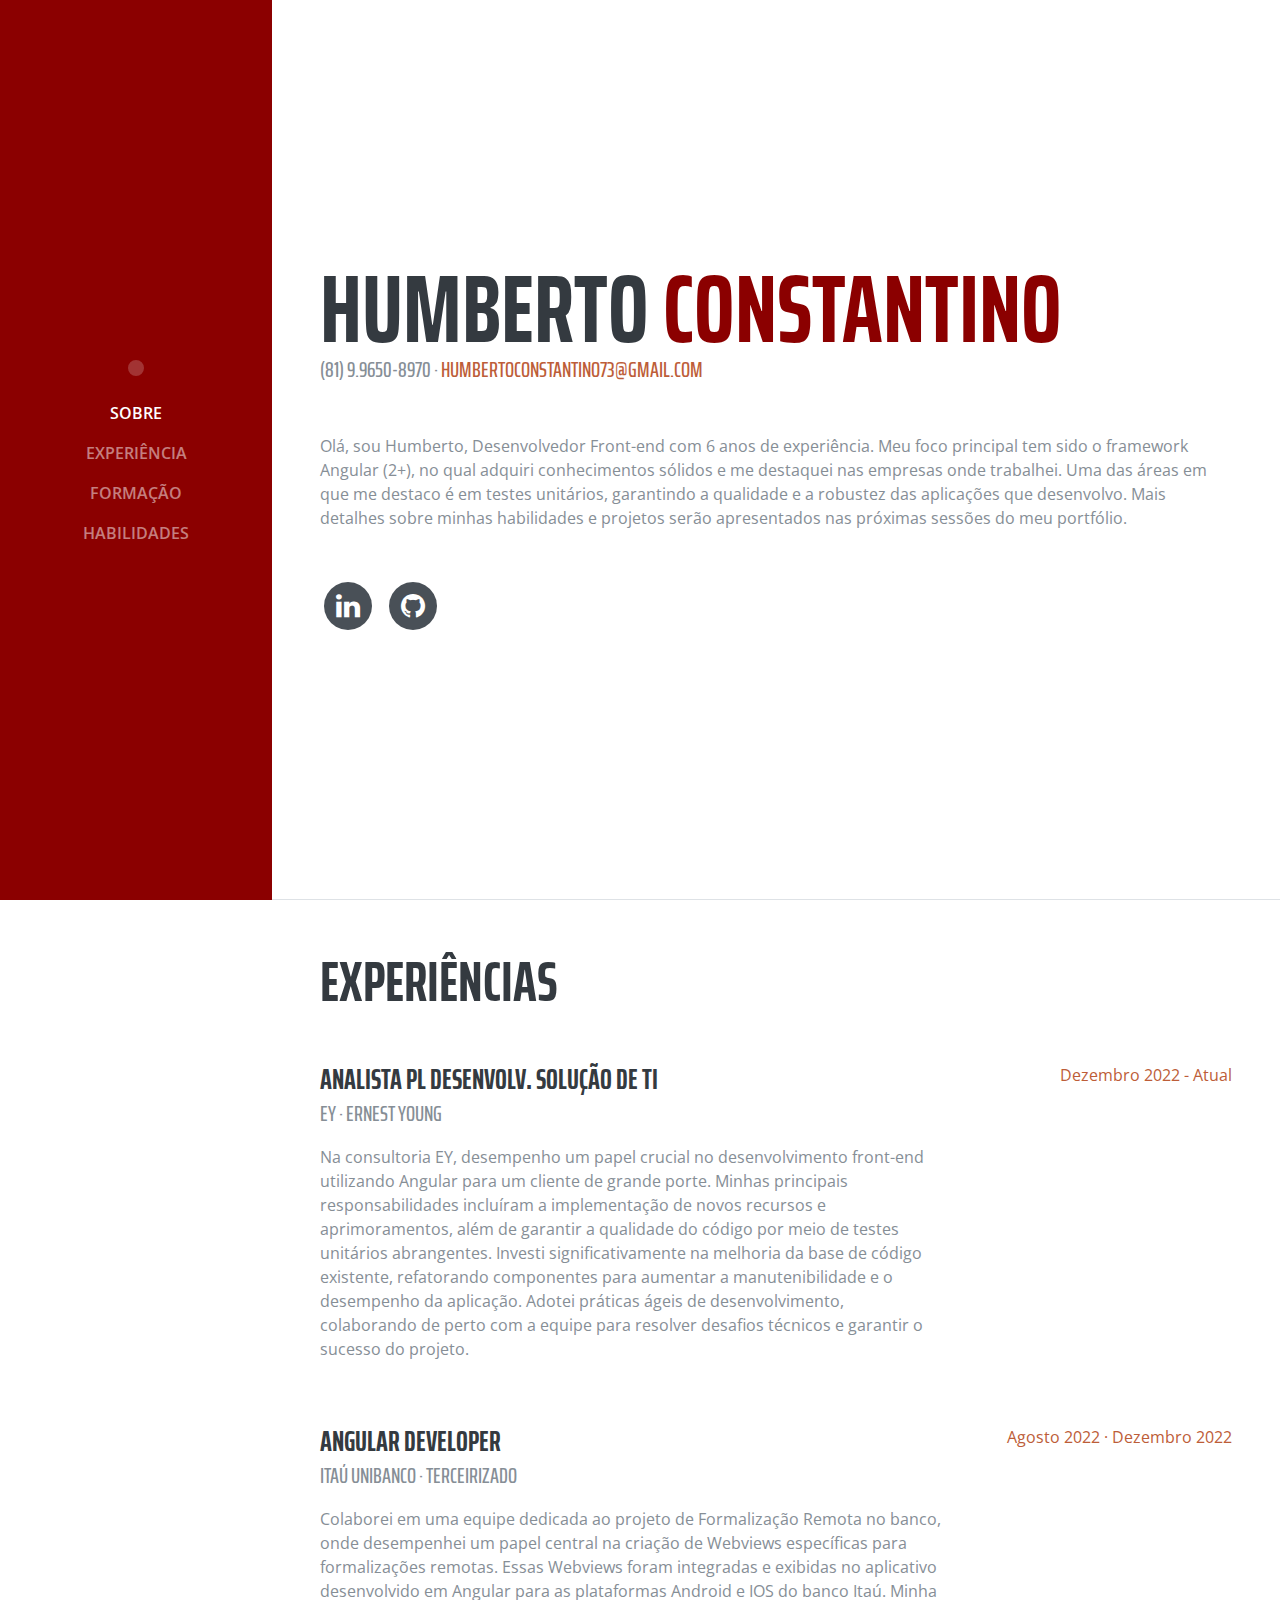
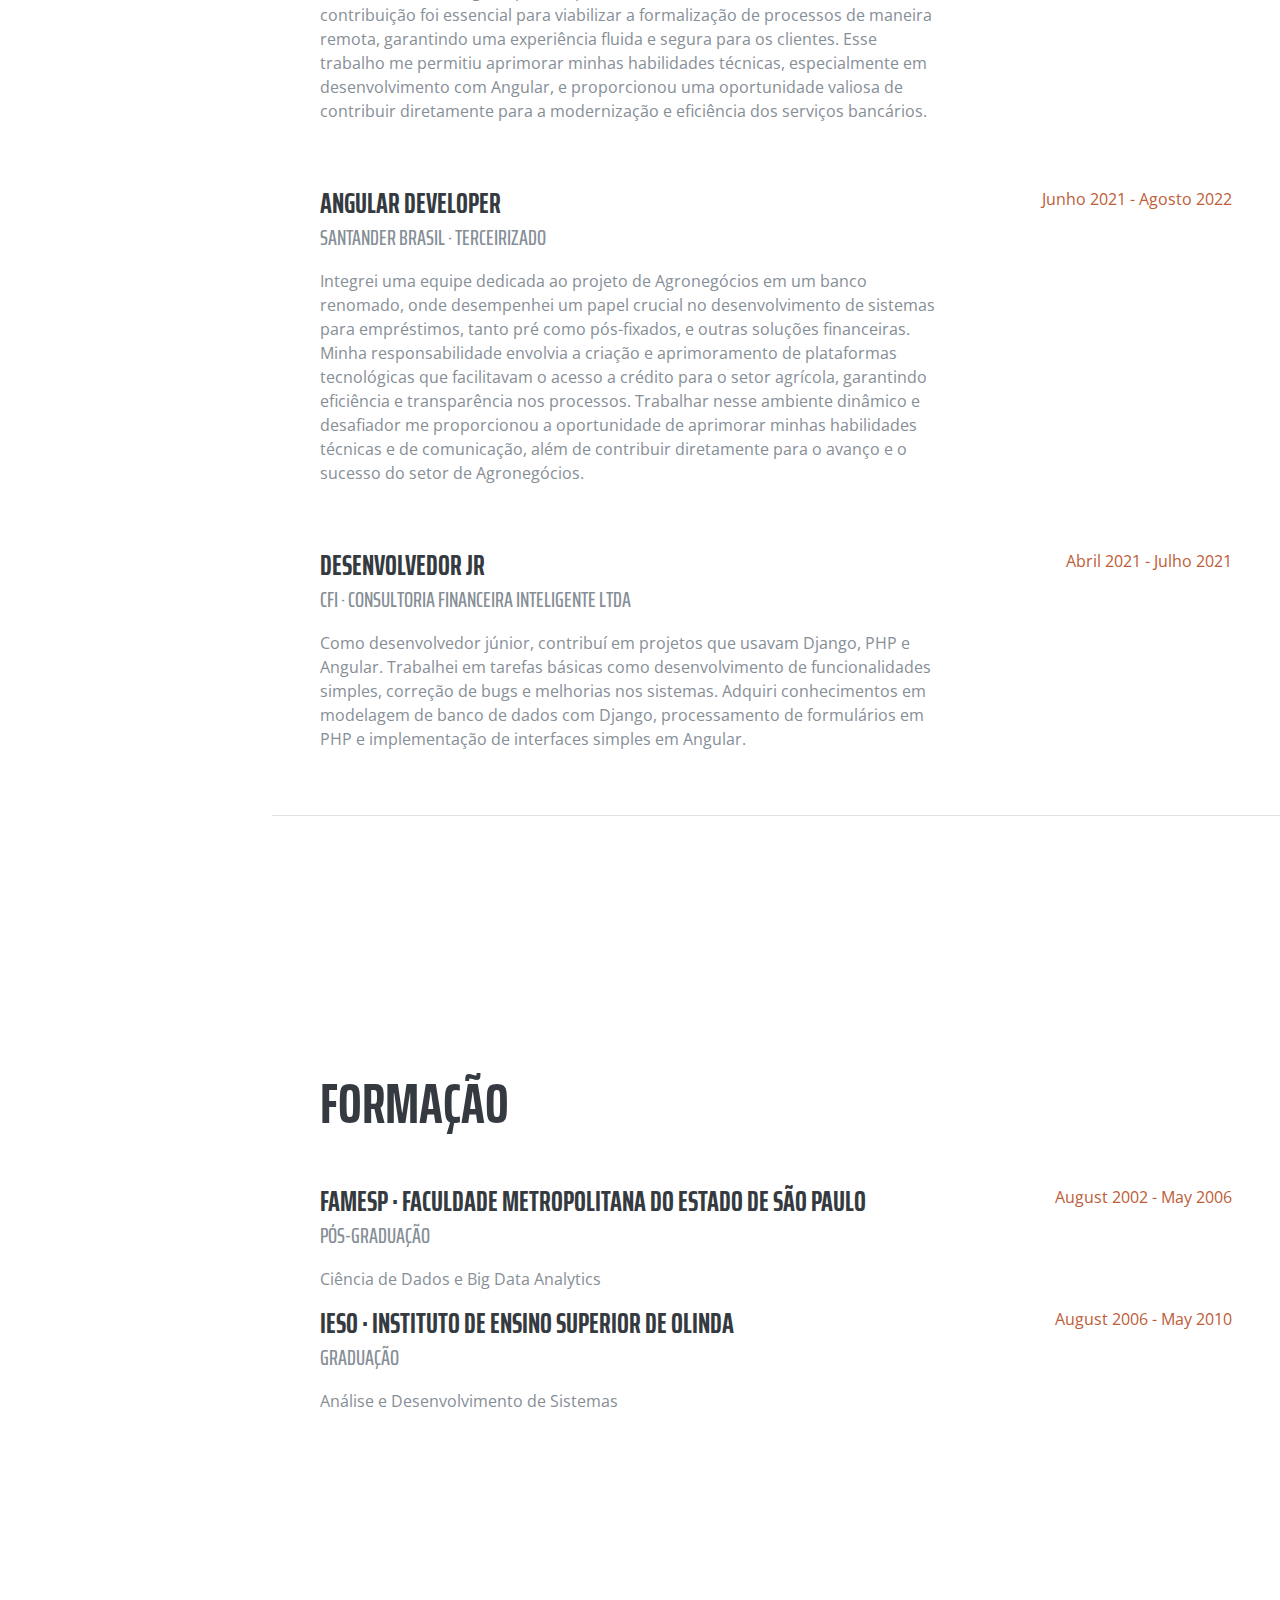
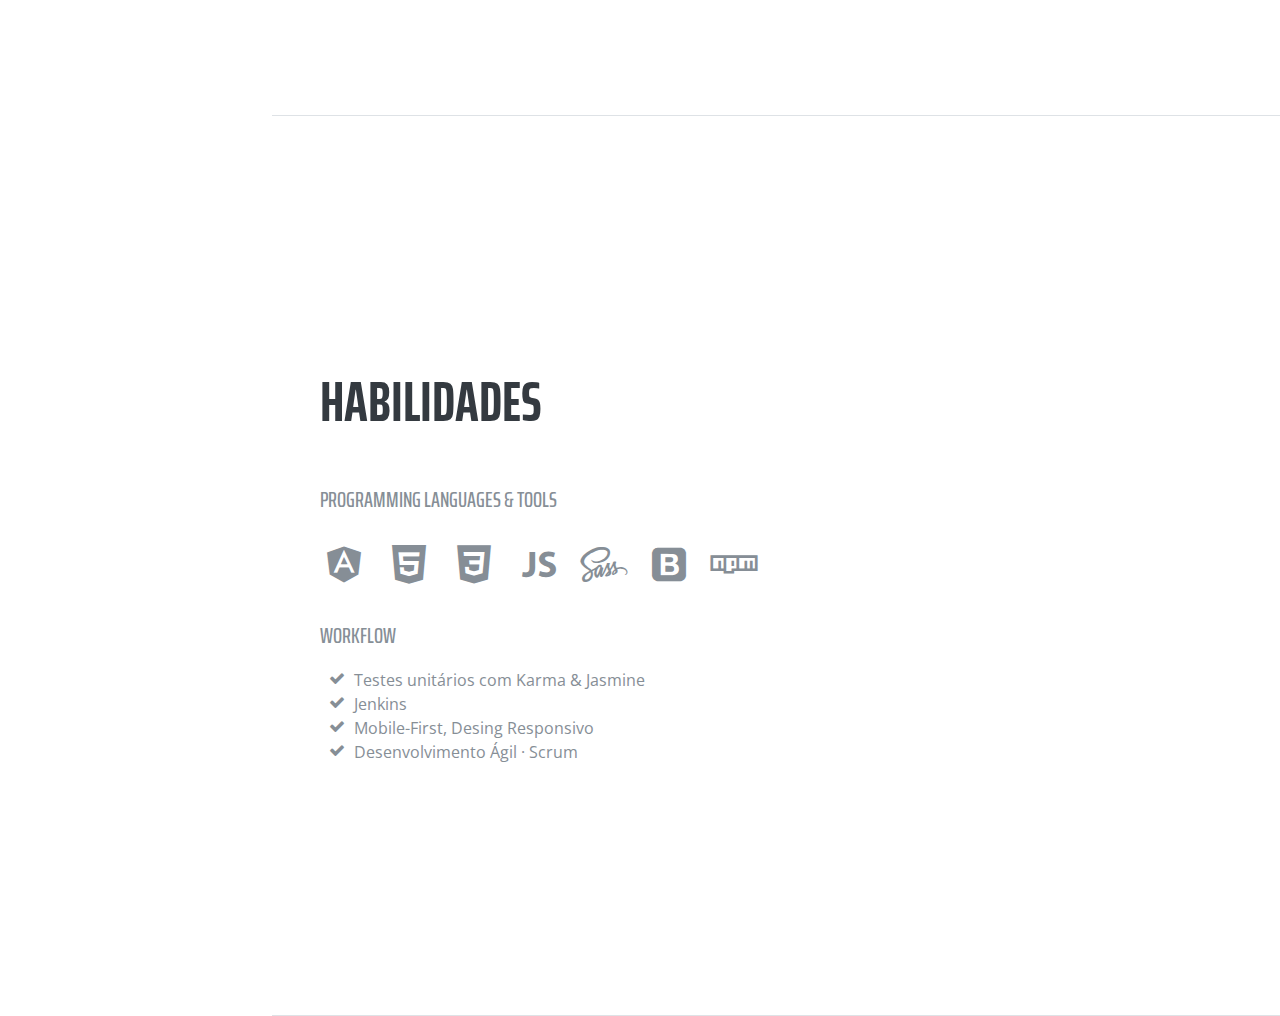
==== index.html @ 702efc92 "att" ====
<!DOCTYPE html>
<html lang="en">

  <head>

    <meta charset="utf-8">
    <meta name="viewport" content="width=device-width, initial-scale=1, shrink-to-fit=no">
    <meta name="description" content="">
    <meta name="author" content="">

    <title>Humberto Constantino</title>

    <!-- Bootstrap core CSS -->
    <link href="vendor/bootstrap/css/bootstrap.min.css" rel="stylesheet">

    <!-- Custom fonts for this template -->
    <link href="https://fonts.googleapis.com/css?family=Saira+Extra+Condensed:100,200,300,400,500,600,700,800,900" rel="stylesheet">
    <link href="https://fonts.googleapis.com/css?family=Open+Sans:300,300i,400,400i,600,600i,700,700i,800,800i" rel="stylesheet">
    <link href="vendor/font-awesome/css/font-awesome.min.css" rel="stylesheet">
    <link href="vendor/devicons/css/devicons.min.css" rel="stylesheet">
    <link href="vendor/simple-line-icons/css/simple-line-icons.css" rel="stylesheet">

    <!-- Custom styles for this template -->
    <link href="css/resume.min.css" rel="stylesheet">

  </head>

  <body id="page-top">

    <nav class="navbar navbar-expand-lg navbar-dark  fixed-top" style="background-color: #8b0000;" id="sideNav">
      <a class="navbar-brand js-scroll-trigger" href="#page-top">
        <span class="d-block d-lg-none">Start Bootstrap</span>
        <span class="d-none d-lg-block">
          <img class="img-fluid img-profile rounded-circle mx-auto mb-2" src="https://i.imgur.com/6DdQ9ng.png" alt="">
        </span>
      </a>
      <button class="navbar-toggler" type="button" data-toggle="collapse" data-target="#navbarSupportedContent" aria-controls="navbarSupportedContent" aria-expanded="false" aria-label="Toggle navigation">
        <span class="navbar-toggler-icon"></span>
      </button>
      <div class="collapse navbar-collapse" id="navbarSupportedContent">
        <ul class="navbar-nav">
          <li class="nav-item">
            <a class="nav-link js-scroll-trigger" href="#about">Sobre</a>
          </li>
          <li class="nav-item">
            <a class="nav-link js-scroll-trigger" href="#experience">Experiência</a>
          </li>
          <li class="nav-item">
            <a class="nav-link js-scroll-trigger" href="#education">Formação</a>
          </li>
          <li class="nav-item">
            <a class="nav-link js-scroll-trigger" href="#skills">Habilidades</a>
          </li>
          <!-- <li class="nav-item">
            <a class="nav-link js-scroll-trigger" href="#interests">Interests</a>
          </li>
          <li class="nav-item">
            <a class="nav-link js-scroll-trigger" href="#awards">Awards</a> -->
          </li>
        </ul>
      </div>
    </nav>

    <div class="container-fluid p-0">

      <section class="resume-section p-3 p-lg-5 d-flex d-column" id="about">
        <div class="my-auto">
          <h1 class="mb-0">Humberto
            <span class="" style="color: #8b0000;">Constantino</span>
          </h1>
          <div class="subheading mb-5"> (81) 9.9650-8970 ·
            <a href="mailto:name@email.com">humbertoconstantino73@gmail.com</a>
          </div>
          <p class="mb-5">Olá, sou Humberto, Desenvolvedor Front-end com 6 anos de experiência. Meu foco principal tem sido o framework Angular (2+), no qual adquiri conhecimentos sólidos e me destaquei nas empresas onde trabalhei. Uma das áreas em que me destaco é em testes unitários, garantindo a qualidade e a robustez das aplicações que desenvolvo. Mais detalhes sobre minhas habilidades e projetos serão apresentados nas próximas sessões do meu portfólio.</p>
          <ul class="list-inline list-social-icons mb-0">
            <!-- <li class="list-inline-item">
              <a href="#">
                <span class="fa-stack fa-lg">
                  <i class="fa fa-circle fa-stack-2x"></i>
                  <i class="fa fa-facebook fa-stack-1x fa-inverse"></i>
                </span>
              </a>
            </li> -->
            <!-- <li class="list-inline-item">
              <a href="#">
                <span class="fa-stack fa-lg">
                  <i class="fa fa-circle fa-stack-2x"></i>
                  <i class="fa fa-twitter fa-stack-1x fa-inverse"></i>
                </span>
              </a> -->
            </li>
            <li class="list-inline-item">
              <a href="https://www.linkedin.com/in/humberto-constantino-8b6243184/" target="_blank">
                <span class="fa-stack fa-lg">
                  <i class="fa fa-circle fa-stack-2x"></i>
                  <i class="fa fa-linkedin fa-stack-1x fa-inverse"></i>
                </span>
              </a>
            </li>
            <li class="list-inline-item">
              <a href="https://github.com/humbertoconstantinong" target="_blank">
                <span class="fa-stack fa-lg">
                  <i class="fa fa-circle fa-stack-2x"></i>
                  <i class="fa fa-github fa-stack-1x fa-inverse"></i>
                </span>
              </a>
            </li>
          </ul>
        </div>
      </section>

      <section class="resume-section p-3 p-lg-5 d-flex flex-column" id="experience">
        <div class="my-auto">
          <h2 class="mb-5">Experiências</h2>

          <div class="resume-item d-flex flex-column flex-md-row mb-5">
            <div class="resume-content mr-auto">
              <h3 class="mb-0">
                Analista Pl Desenvolv. Solução de TI</h3>
              <div class="subheading mb-3">EY · Ernest Young</div>
              <p>Na consultoria EY, desempenho um papel crucial no desenvolvimento front-end utilizando Angular para um cliente de grande porte. Minhas principais responsabilidades incluíram a implementação de novos recursos e aprimoramentos, além de garantir a qualidade do código por meio de testes unitários abrangentes.

                Investi significativamente na melhoria da base de código existente, refatorando componentes para aumentar a manutenibilidade e o desempenho da aplicação. Adotei práticas ágeis de desenvolvimento, colaborando de perto com a equipe para resolver desafios técnicos e garantir o sucesso do projeto.</p>
            </div>
            <div class="resume-date text-md-right">
              <span class="text-primary">Dezembro 2022 - Atual</span>
            </div>
          </div>

          <div class="resume-item d-flex flex-column flex-md-row mb-5">
            <div class="resume-content mr-auto">
              <h3 class="mb-0">Angular Developer</h3>
              <div class="subheading mb-3">Itaú Unibanco · Terceirizado</div>
              <p>Colaborei em uma equipe dedicada ao projeto de Formalização Remota no banco, onde desempenhei um papel central na criação de Webviews específicas para formalizações remotas. Essas Webviews foram integradas e exibidas no aplicativo desenvolvido em Angular para as plataformas Android e IOS do banco Itaú. Minha contribuição foi essencial para viabilizar a formalização de processos de maneira remota, garantindo uma experiência fluida e segura para os clientes. Esse trabalho me permitiu aprimorar minhas habilidades técnicas, especialmente em desenvolvimento com Angular, e proporcionou uma oportunidade valiosa de contribuir diretamente para a modernização e eficiência dos serviços bancários.</p>
            </div>
            <div class="resume-date text-md-right">
              <span class="text-primary">Agosto 2022 · Dezembro 2022</span>
            </div>
          </div>

          <div class="resume-item d-flex flex-column flex-md-row mb-5">
            <div class="resume-content mr-auto">
              <h3 class="mb-0">Angular Developer</h3>
              <div class="subheading mb-3">Santander Brasil · Terceirizado</div>
              <p>Integrei uma equipe dedicada ao projeto de Agronegócios em um banco renomado, onde desempenhei um papel crucial no desenvolvimento de sistemas para empréstimos, tanto pré como pós-fixados, e outras soluções financeiras. Minha responsabilidade envolvia a criação e aprimoramento de plataformas tecnológicas que facilitavam o acesso a crédito para o setor agrícola, garantindo eficiência e transparência nos processos. Trabalhar nesse ambiente dinâmico e desafiador me proporcionou a oportunidade de aprimorar minhas habilidades técnicas e de comunicação, além de contribuir diretamente para o avanço e o sucesso do setor de Agronegócios.</p>
            </div>
            <div class="resume-date text-md-right">
              <span class="text-primary">Junho 2021 - Agosto 2022</span>
            </div>
          </div>

          <div class="resume-item d-flex flex-column flex-md-row">
            <div class="resume-content mr-auto">
              <h3 class="mb-0">Desenvolvedor Jr</h3>
              <div class="subheading mb-3">CFI · Consultoria Financeira Inteligente LTDA</div>
              <p>Como desenvolvedor júnior, contribuí em projetos que usavam Django, PHP e Angular. Trabalhei em tarefas básicas como desenvolvimento de funcionalidades simples, correção de bugs e melhorias nos sistemas. Adquiri conhecimentos em modelagem de banco de dados com Django, processamento de formulários em PHP e implementação de interfaces simples em Angular.</p>
            </div>
            <div class="resume-date text-md-right">
              <span class="text-primary">Abril 2021 - Julho 2021</span>
            </div>
          </div>

        </div>

      </section>

      <section class="resume-section p-3 p-lg-5 d-flex flex-column" id="education">
        <div class="my-auto">
          <h2 class="mb-5">Formação</h2>

         

          <div class="resume-item d-flex flex-column flex-md-row">
            <div class="resume-content mr-auto">
              <h3 class="mb-0">FAMESP · Faculdade Metropolitana do Estado de São Paulo</h3>
              <div class="subheading mb-3">PÓS-GRADUAÇÃO</div>
              <p>Ciência de Dados e Big Data Analytics</p>
            </div>
            <div class="resume-date text-md-right">
              <span class="text-primary">August 2002 - May 2006</span>
            </div>
          </div>

          <div class="resume-item d-flex flex-column flex-md-row mb-5">
            <div class="resume-content mr-auto">
              <h3 class="mb-0">IESO · Instituto de Ensino Superior de Olinda</h3>
              <div class="subheading mb-3">Graduação</div>
              <div>Análise e Desenvolvimento de Sistemas</div>
            </div>
            <div class="resume-date text-md-right">
              <span class="text-primary">August 2006 - May 2010</span>
            </div>
          </div>

        </div>
      </section>

      <section class="resume-section p-3 p-lg-5 d-flex flex-column" id="skills">
        <div class="my-auto">
          <h2 class="mb-5">Habilidades</h2>

          <div class="subheading mb-3">Programming Languages &amp; Tools</div>
          <ul class="list-inline list-icons">
            <li class="list-inline-item">
              <i class="devicons devicons-angular"></i>
            </li>
            <li class="list-inline-item">
              <i class="devicons devicons-html5"></i>
            </li>
            <li class="list-inline-item">
              <i class="devicons devicons-css3"></i>
            </li>
            <!-- <li class="list-inline-item">
              <i class="devicons devicons-typescript"></i>
            </li> -->
            <li class="list-inline-item">
              <i class="devicons devicons-javascript"></i>
            </li>
            <li class="list-inline-item">
              <i class="devicons devicons-sass"></i>
            </li>
            <!-- <li class="list-inline-item">
              <i class="devicons devicons-tailwindcss"></i>
            </li> -->
            <li class="list-inline-item">
              <i class="devicons devicons-bootstrap"></i>
            </li>
            <li class="list-inline-item">
              <i class="devicons devicons-npm"></i>
            </li>
            <li class="list-inline-item">
              <i class="devicons devicons-angularmaterial"></i>
            </li>
          </ul>

          <div class="subheading mb-3">Workflow</div>
          <ul class="fa-ul mb-0">
            <li>
              <li>
                <i class="fa-li fa fa-check"></i>
               Testes unitários com Karma &amp; Jasmine
              </li><li>
               <i class="fa-li fa fa-check"></i>
               Jenkins</li>
               <li>
              </li><li>
               <i class="fa-li fa fa-check"></i>
               Mobile-First, Desing Responsivo</li>
               <li>
                 <i class="fa-li fa fa-check"></i>
                 Desenvolvimento Ágil · Scrum</li>
          </ul>
        </div>
      </section>

      <!-- <section class="resume-section p-3 p-lg-5 d-flex flex-column" id="interests">
        <div class="my-auto">
          <h2 class="mb-5">Interests</h2>
          <p>Apart from being a web developer, I enjoy most of my time being outdoors. In the winter, I am an avid skiier and novice ice climber. During the warmer months here in Colorado, I enjoy mountain biking, free climbing, and kayaking.</p>
          <p class="mb-0">When forced indoors, I follow a number of sci-fi and fantasy genre movies and television shows, I am an aspiring chef, and I spend a large amount of my free time exploring the latest technolgy advancements in the front-end web development world.</p>
        </div>
      </section>

      <section class="resume-section p-3 p-lg-5 d-flex flex-column" id="awards">
        <div class="my-auto">
          <h2 class="mb-5">Awards &amp; Certifications</h2>
          <ul class="fa-ul mb-0">
            <li>
              <i class="fa-li fa fa-trophy text-warning"></i>
              Google Analytics Certified Developer</li>
            <li>
              <i class="fa-li fa fa-trophy text-warning"></i>
              Mobile Web Specialist - Google Certification</li>
            <li>
              <i class="fa-li fa fa-trophy text-warning"></i>
              1<sup>st</sup>
              Place - University of Colorado Boulder - Emerging Tech Competition 2009</li>
            <li>
              <i class="fa-li fa fa-trophy text-warning"></i>
              1<sup>st</sup>
              Place - University of Colorado Boulder - Adobe Creative Jam 2008 (UI Design Category)</li>
            <li>
              <i class="fa-li fa fa-trophy text-warning"></i>
              2<sup>nd</sup>
              Place - University of Colorado Boulder - Emerging Tech Competition 2008</li>
            <li>
            <li>
              <i class="fa-li fa fa-trophy text-warning"></i>
              1<sup>st</sup>
              Place - James Buchanan High School - Hackathon 2006</li>
            <li>
              <i class="fa-li fa fa-trophy text-warning"></i>
              3<sup>rd</sup>
              Place - James Buchanan High School - Hackathon 2005</li>
          </ul>
        </div>
      </section>

    </div> -->

    <!-- Bootstrap core JavaScript -->
    <script src="vendor/jquery/jquery.min.js"></script>
    <script src="vendor/bootstrap/js/bootstrap.bundle.min.js"></script>

    <!-- Plugin JavaScript -->
    <script src="vendor/jquery-easing/jquery.easing.min.js"></script>

    <!-- Custom scripts for this template -->
    <script src="js/resume.min.js"></script>

  </body>

</html>
---- vendor/devicons/css/devicons.min.css ----
/*!
 *  Devicons 1.8.0 made by Theodore Vorillas / http://vorillaz.com 
 */
@font-face{font-family:devicons;src:url(../fonts/devicons.eot?xqxft6);src:url(../fonts/devicons.eot?#iefixxqxft6) format("embedded-opentype"),url(../fonts/devicons.woff?xqxft6) format("woff"),url(../fonts/devicons.ttf?xqxft6) format("truetype"),url(../fonts/devicons.svg?xqxft6#devicons) format("svg");font-weight:400;font-style:normal}.devicons{font-family:devicons;speak:none;font-style:normal;font-weight:400;font-variant:normal;text-transform:none;line-height:1;-webkit-font-smoothing:antialiased;-moz-osx-font-smoothing:grayscale}.devicons-git:before{content:"\e602"}.devicons-git_compare:before{content:"\e628"}.devicons-git_branch:before{content:"\e625"}.devicons-git_commit:before{content:"\e629"}.devicons-git_pull_request:before{content:"\e626"}.devicons-git_merge:before{content:"\e627"}.devicons-bitbucket:before{content:"\e603"}.devicons-github_alt:before{content:"\e608"}.devicons-github_badge:before{content:"\e609"}.devicons-github:before{content:"\e60a"}.devicons-github_full:before{content:"\e617"}.devicons-java:before{content:"\e638"}.devicons-ruby:before{content:"\e639"}.devicons-scala:before{content:"\e637"}.devicons-python:before{content:"\e63c"}.devicons-go:before{content:"\e624"}.devicons-ruby_on_rails:before{content:"\e63b"}.devicons-django:before{content:"\e61d"}.devicons-markdown:before{content:"\e63e"}.devicons-php:before{content:"\e63d"}.devicons-mysql:before{content:"\e604"}.devicons-streamline:before{content:"\e605"}.devicons-database:before{content:"\e606"}.devicons-laravel:before{content:"\e63f"}.devicons-javascript:before{content:"\e64e"}.devicons-angular:before{content:"\e653"}.devicons-backbone:before{content:"\e652"}.devicons-coffeescript:before{content:"\e651"}.devicons-jquery:before{content:"\e650"}.devicons-modernizr:before{content:"\e620"}.devicons-jquery_ui:before{content:"\e654"}.devicons-ember:before{content:"\e61b"}.devicons-dojo:before{content:"\e61c"}.devicons-nodejs:before{content:"\e619"}.devicons-nodejs_small:before{content:"\e618"}.devicons-javascript_shield:before{content:"\e64f"}.devicons-bootstrap:before{content:"\e647"}.devicons-sass:before{content:"\e64b"}.devicons-css3_full:before{content:"\e64a"}.devicons-css3:before{content:"\e649"}.devicons-html5:before{content:"\e636"}.devicons-html5_multimedia:before{content:"\e632"}.devicons-html5_device_access:before{content:"\e633"}.devicons-html5_3d_effects:before{content:"\e635"}.devicons-html5_connectivity:before{content:"\e634"}.devicons-ghost_small:before{content:"\e614"}.devicons-ghost:before{content:"\e61f"}.devicons-magento:before{content:"\e640"}.devicons-joomla:before{content:"\e641"}.devicons-jekyll_small:before{content:"\e60d"}.devicons-drupal:before{content:"\e642"}.devicons-wordpress:before{content:"\e60b"}.devicons-grunt:before{content:"\e64c"}.devicons-bower:before{content:"\e64d"}.devicons-npm:before{content:"\e61e"}.devicons-yahoo_small:before{content:"\e62b"}.devicons-yahoo:before{content:"\e615"}.devicons-bing_small:before{content:"\e600"}.devicons-windows:before{content:"\e60f"}.devicons-linux:before{content:"\e612"}.devicons-ubuntu:before{content:"\e63a"}.devicons-android:before{content:"\e60e"}.devicons-apple:before{content:"\e611"}.devicons-appstore:before{content:"\e613"}.devicons-phonegap:before{content:"\e630"}.devicons-blackberry:before{content:"\e623"}.devicons-stackoverflow:before{content:"\e610"}.devicons-techcrunch:before{content:"\e62c"}.devicons-codrops:before{content:"\e62f"}.devicons-css_tricks:before{content:"\e601"}.devicons-smashing_magazine:before{content:"\e62d"}.devicons-netmagazine:before{content:"\e62e"}.devicons-codepen:before{content:"\e616"}.devicons-cssdeck:before{content:"\e62a"}.devicons-hackernews:before{content:"\e61a"}.devicons-dropbox:before{content:"\e607"}.devicons-google_drive:before{content:"\e631"}.devicons-visualstudio:before{content:"\e60c"}.devicons-unity_small:before{content:"\e621"}.devicons-raspberry_pi:before{content:"\e622"}.devicons-chrome:before{content:"\e643"}.devicons-ie:before{content:"\e644"}.devicons-firefox:before{content:"\e645"}.devicons-opera:before{content:"\e646"}.devicons-safari:before{content:"\e648"}.devicons-swift:before{content:"\e655"}.devicons-symfony:before{content:"\e656"}.devicons-symfony_badge:before{content:"\e657"}.devicons-less:before{content:"\e658"}.devicons-stylus:before{content:"\e659"}.devicons-trello:before{content:"\e65a"}.devicons-atlassian:before{content:"\e65b"}.devicons-jira:before{content:"\e65c"}.devicons-envato:before{content:"\e65d"}.devicons-snap_svg:before{content:"\e65e"}.devicons-raphael:before{content:"\e65f"}.devicons-google_analytics:before{content:"\e660"}.devicons-compass:before{content:"\e661"}.devicons-onedrive:before{content:"\e662"}.devicons-gulp:before{content:"\e663"}.devicons-atom:before{content:"\e664"}.devicons-cisco:before{content:"\e665"}.devicons-nancy:before{content:"\e666"}.devicons-clojure:before{content:"\e668"}.devicons-clojure_alt:before{content:"\e66a"}.devicons-perl:before{content:"\e669"}.devicons-celluloid:before{content:"\e66b"}.devicons-w3c:before{content:"\e66c"}.devicons-redis:before{content:"\e66d"}.devicons-postgresql:before{content:"\e66e"}.devicons-webplatform:before{content:"\e66f"}.devicons-jenkins:before{content:"\e667"}.devicons-requirejs:before{content:"\e670"}.devicons-opensource:before{content:"\e671"}.devicons-typo3:before{content:"\e672"}.devicons-uikit:before{content:"\e673"}.devicons-doctrine:before{content:"\e674"}.devicons-groovy:before{content:"\e675"}.devicons-nginx:before{content:"\e676"}.devicons-haskell:before{content:"\e677"}.devicons-zend:before{content:"\e678"}.devicons-gnu:before{content:"\e679"}.devicons-yeoman:before{content:"\e67a"}.devicons-heroku:before{content:"\e67b"}.devicons-debian:before{content:"\e67d"}.devicons-travis:before{content:"\e67e"}.devicons-dotnet:before{content:"\e67f"}.devicons-codeigniter:before{content:"\e680"}.devicons-javascript_badge:before{content:"\e681"}.devicons-yii:before{content:"\e682"}.devicons-msql_server:before{content:"\e67c"}.devicons-composer:before{content:"\e683"}.devicons-krakenjs_badge:before{content:"\e684"}.devicons-krakenjs:before{content:"\e685"}.devicons-mozilla:before{content:"\e686"}.devicons-firebase:before{content:"\e687"}.devicons-sizzlejs:before{content:"\e688"}.devicons-creativecommons:before{content:"\e689"}.devicons-creativecommons_badge:before{content:"\e68a"}.devicons-mitlicence:before{content:"\e68b"}.devicons-senchatouch:before{content:"\e68c"}.devicons-bugsense:before{content:"\e68d"}.devicons-extjs:before{content:"\e68e"}.devicons-mootools_badge:before{content:"\e68f"}.devicons-mootools:before{content:"\e690"}.devicons-ruby_rough:before{content:"\e691"}.devicons-komodo:before{content:"\e692"}.devicons-coda:before{content:"\e693"}.devicons-bintray:before{content:"\e694"}.devicons-terminal:before{content:"\e695"}.devicons-code:before{content:"\e696"}.devicons-responsive:before{content:"\e697"}.devicons-dart:before{content:"\e698"}.devicons-aptana:before{content:"\e699"}.devicons-mailchimp:before{content:"\e69a"}.devicons-netbeans:before{content:"\e69b"}.devicons-dreamweaver:before{content:"\e69c"}.devicons-brackets:before{content:"\e69d"}.devicons-eclipse:before{content:"\e69e"}.devicons-cloud9:before{content:"\e69f"}.devicons-scrum:before{content:"\e6a0"}.devicons-prolog:before{content:"\e6a1"}.devicons-terminal_badge:before{content:"\e6a2"}.devicons-code_badge:before{content:"\e6a3"}.devicons-mongodb:before{content:"\e6a4"}.devicons-meteor:before{content:"\e6a5"}.devicons-meteorfull:before{content:"\e6a6"}.devicons-fsharp:before{content:"\e6a7"}.devicons-rust:before{content:"\e6a8"}.devicons-ionic:before{content:"\e6a9"}.devicons-sublime:before{content:"\e6aa"}.devicons-appcelerator:before{content:"\e6ab"}.devicons-asterisk:before{content:"\e6ac"}.devicons-aws:before{content:"\e6ad"}.devicons-digital-ocean:before{content:"\e6ae"}.devicons-dlang:before{content:"\e6af"}.devicons-docker:before{content:"\e6b0"}.devicons-erlang:before{content:"\e6b1"}.devicons-google-cloud-platform:before{content:"\e6b2"}.devicons-grails:before{content:"\e6b3"}.devicons-illustrator:before{content:"\e6b4"}.devicons-intellij:before{content:"\e6b5"}.devicons-materializecss:before{content:"\e6b6"}.devicons-openshift:before{content:"\e6b7"}.devicons-photoshop:before{content:"\e6b8"}.devicons-rackspace:before{content:"\e6b9"}.devicons-react:before{content:"\e6ba"}.devicons-redhat:before{content:"\e6bb"}.devicons-scriptcs:before{content:"\e6bc"}.devicons-sqllite:before{content:"\e6c4"}.devicons-vim:before{content:"\e6c5"}
---- vendor/simple-line-icons/css/simple-line-icons.css ----
@font-face {
  font-family: 'simple-line-icons';
  src: url('../fonts/Simple-Line-Icons.eot?v=2.4.0');
  src: url('../fonts/Simple-Line-Icons.eot?v=2.4.0#iefix') format('embedded-opentype'), url('../fonts/Simple-Line-Icons.woff2?v=2.4.0') format('woff2'), url('../fonts/Simple-Line-Icons.ttf?v=2.4.0') format('truetype'), url('../fonts/Simple-Line-Icons.woff?v=2.4.0') format('woff'), url('../fonts/Simple-Line-Icons.svg?v=2.4.0#simple-line-icons') format('svg');
  font-weight: normal;
  font-style: normal;
}
/*
 Use the following CSS code if you want to have a class per icon.
 Instead of a list of all class selectors, you can use the generic [class*="icon-"] selector, but it's slower:
*/
.icon-user,
.icon-people,
.icon-user-female,
.icon-user-follow,
.icon-user-following,
.icon-user-unfollow,
.icon-login,
.icon-logout,
.icon-emotsmile,
.icon-phone,
.icon-call-end,
.icon-call-in,
.icon-call-out,
.icon-map,
.icon-location-pin,
.icon-direction,
.icon-directions,
.icon-compass,
.icon-layers,
.icon-menu,
.icon-list,
.icon-options-vertical,
.icon-options,
.icon-arrow-down,
.icon-arrow-left,
.icon-arrow-right,
.icon-arrow-up,
.icon-arrow-up-circle,
.icon-arrow-left-circle,
.icon-arrow-right-circle,
.icon-arrow-down-circle,
.icon-check,
.icon-clock,
.icon-plus,
.icon-minus,
.icon-close,
.icon-event,
.icon-exclamation,
.icon-organization,
.icon-trophy,
.icon-screen-smartphone,
.icon-screen-desktop,
.icon-plane,
.icon-notebook,
.icon-mustache,
.icon-mouse,
.icon-magnet,
.icon-energy,
.icon-disc,
.icon-cursor,
.icon-cursor-move,
.icon-crop,
.icon-chemistry,
.icon-speedometer,
.icon-shield,
.icon-screen-tablet,
.icon-magic-wand,
.icon-hourglass,
.icon-graduation,
.icon-ghost,
.icon-game-controller,
.icon-fire,
.icon-eyeglass,
.icon-envelope-open,
.icon-envelope-letter,
.icon-bell,
.icon-badge,
.icon-anchor,
.icon-wallet,
.icon-vector,
.icon-speech,
.icon-puzzle,
.icon-printer,
.icon-present,
.icon-playlist,
.icon-pin,
.icon-picture,
.icon-handbag,
.icon-globe-alt,
.icon-globe,
.icon-folder-alt,
.icon-folder,
.icon-film,
.icon-feed,
.icon-drop,
.icon-drawer,
.icon-docs,
.icon-doc,
.icon-diamond,
.icon-cup,
.icon-calculator,
.icon-bubbles,
.icon-briefcase,
.icon-book-open,
.icon-basket-loaded,
.icon-basket,
.icon-bag,
.icon-action-undo,
.icon-action-redo,
.icon-wrench,
.icon-umbrella,
.icon-trash,
.icon-tag,
.icon-support,
.icon-frame,
.icon-size-fullscreen,
.icon-size-actual,
.icon-shuffle,
.icon-share-alt,
.icon-share,
.icon-rocket,
.icon-question,
.icon-pie-chart,
.icon-pencil,
.icon-note,
.icon-loop,
.icon-home,
.icon-grid,
.icon-graph,
.icon-microphone,
.icon-music-tone-alt,
.icon-music-tone,
.icon-earphones-alt,
.icon-earphones,
.icon-equalizer,
.icon-like,
.icon-dislike,
.icon-control-start,
.icon-control-rewind,
.icon-control-play,
.icon-control-pause,
.icon-control-forward,
.icon-control-end,
.icon-volume-1,
.icon-volume-2,
.icon-volume-off,
.icon-calendar,
.icon-bulb,
.icon-chart,
.icon-ban,
.icon-bubble,
.icon-camrecorder,
.icon-camera,
.icon-cloud-download,
.icon-cloud-upload,
.icon-envelope,
.icon-eye,
.icon-flag,
.icon-heart,
.icon-info,
.icon-key,
.icon-link,
.icon-lock,
.icon-lock-open,
.icon-magnifier,
.icon-magnifier-add,
.icon-magnifier-remove,
.icon-paper-clip,
.icon-paper-plane,
.icon-power,
.icon-refresh,
.icon-reload,
.icon-settings,
.icon-star,
.icon-symbol-female,
.icon-symbol-male,
.icon-target,
.icon-credit-card,
.icon-paypal,
.icon-social-tumblr,
.icon-social-twitter,
.icon-social-facebook,
.icon-social-instagram,
.icon-social-linkedin,
.icon-social-pinterest,
.icon-social-github,
.icon-social-google,
.icon-social-reddit,
.icon-social-skype,
.icon-social-dribbble,
.icon-social-behance,
.icon-social-foursqare,
.icon-social-soundcloud,
.icon-social-spotify,
.icon-social-stumbleupon,
.icon-social-youtube,
.icon-social-dropbox,
.icon-social-vkontakte,
.icon-social-steam {
  font-family: 'simple-line-icons';
  speak: none;
  font-style: normal;
  font-weight: normal;
  font-variant: normal;
  text-transform: none;
  line-height: 1;
  /* Better Font Rendering =========== */
  -webkit-font-smoothing: antialiased;
  -moz-osx-font-smoothing: grayscale;
}
.icon-user:before {
  content: "\e005";
}
.icon-people:before {
  content: "\e001";
}
.icon-user-female:before {
  content: "\e000";
}
.icon-user-follow:before {
  content: "\e002";
}
.icon-user-following:before {
  content: "\e003";
}
.icon-user-unfollow:before {
  content: "\e004";
}
.icon-login:before {
  content: "\e066";
}
.icon-logout:before {
  content: "\e065";
}
.icon-emotsmile:before {
  content: "\e021";
}
.icon-phone:before {
  content: "\e600";
}
.icon-call-end:before {
  content: "\e048";
}
.icon-call-in:before {
  content: "\e047";
}
.icon-call-out:before {
  content: "\e046";
}
.icon-map:before {
  content: "\e033";
}
.icon-location-pin:before {
  content: "\e096";
}
.icon-direction:before {
  content: "\e042";
}
.icon-directions:before {
  content: "\e041";
}
.icon-compass:before {
  content: "\e045";
}
.icon-layers:before {
  content: "\e034";
}
.icon-menu:before {
  content: "\e601";
}
.icon-list:before {
  content: "\e067";
}
.icon-options-vertical:before {
  content: "\e602";
}
.icon-options:before {
  content: "\e603";
}
.icon-arrow-down:before {
  content: "\e604";
}
.icon-arrow-left:before {
  content: "\e605";
}
.icon-arrow-right:before {
  content: "\e606";
}
.icon-arrow-up:before {
  content: "\e607";
}
.icon-arrow-up-circle:before {
  content: "\e078";
}
.icon-arrow-left-circle:before {
  content: "\e07a";
}
.icon-arrow-right-circle:before {
  content: "\e079";
}
.icon-arrow-down-circle:before {
  content: "\e07b";
}
.icon-check:before {
  content: "\e080";
}
.icon-clock:before {
  content: "\e081";
}
.icon-plus:before {
  content: "\e095";
}
.icon-minus:before {
  content: "\e615";
}
.icon-close:before {
  content: "\e082";
}
.icon-event:before {
  content: "\e619";
}
.icon-exclamation:before {
  content: "\e617";
}
.icon-organization:before {
  content: "\e616";
}
.icon-trophy:before {
  content: "\e006";
}
.icon-screen-smartphone:before {
  content: "\e010";
}
.icon-screen-desktop:before {
  content: "\e011";
}
.icon-plane:before {
  content: "\e012";
}
.icon-notebook:before {
  content: "\e013";
}
.icon-mustache:before {
  content: "\e014";
}
.icon-mouse:before {
  content: "\e015";
}
.icon-magnet:before {
  content: "\e016";
}
.icon-energy:before {
  content: "\e020";
}
.icon-disc:before {
  content: "\e022";
}
.icon-cursor:before {
  content: "\e06e";
}
.icon-cursor-move:before {
  content: "\e023";
}
.icon-crop:before {
  content: "\e024";
}
.icon-chemistry:before {
  content: "\e026";
}
.icon-speedometer:before {
  content: "\e007";
}
.icon-shield:before {
  content: "\e00e";
}
.icon-screen-tablet:before {
  content: "\e00f";
}
.icon-magic-wand:before {
  content: "\e017";
}
.icon-hourglass:before {
  content: "\e018";
}
.icon-graduation:before {
  content: "\e019";
}
.icon-ghost:before {
  content: "\e01a";
}
.icon-game-controller:before {
  content: "\e01b";
}
.icon-fire:before {
  content: "\e01c";
}
.icon-eyeglass:before {
  content: "\e01d";
}
.icon-envelope-open:before {
  content: "\e01e";
}
.icon-envelope-letter:before {
  content: "\e01f";
}
.icon-bell:before {
  content: "\e027";
}
.icon-badge:before {
  content: "\e028";
}
.icon-anchor:before {
  content: "\e029";
}
.icon-wallet:before {
  content: "\e02a";
}
.icon-vector:before {
  content: "\e02b";
}
.icon-speech:before {
  content: "\e02c";
}
.icon-puzzle:before {
  content: "\e02d";
}
.icon-printer:before {
  content: "\e02e";
}
.icon-present:before {
  content: "\e02f";
}
.icon-playlist:before {
  content: "\e030";
}
.icon-pin:before {
  content: "\e031";
}
.icon-picture:before {
  content: "\e032";
}
.icon-handbag:before {
  content: "\e035";
}
.icon-globe-alt:before {
  content: "\e036";
}
.icon-globe:before {
  content: "\e037";
}
.icon-folder-alt:before {
  content: "\e039";
}
.icon-folder:before {
  content: "\e089";
}
.icon-film:before {
  content: "\e03a";
}
.icon-feed:before {
  content: "\e03b";
}
.icon-drop:before {
  content: "\e03e";
}
.icon-drawer:before {
  content: "\e03f";
}
.icon-docs:before {
  content: "\e040";
}
.icon-doc:before {
  content: "\e085";
}
.icon-diamond:before {
  content: "\e043";
}
.icon-cup:before {
  content: "\e044";
}
.icon-calculator:before {
  content: "\e049";
}
.icon-bubbles:before {
  content: "\e04a";
}
.icon-briefcase:before {
  content: "\e04b";
}
.icon-book-open:before {
  content: "\e04c";
}
.icon-basket-loaded:before {
  content: "\e04d";
}
.icon-basket:before {
  content: "\e04e";
}
.icon-bag:before {
  content: "\e04f";
}
.icon-action-undo:before {
  content: "\e050";
}
.icon-action-redo:before {
  content: "\e051";
}
.icon-wrench:before {
  content: "\e052";
}
.icon-umbrella:before {
  content: "\e053";
}
.icon-trash:before {
  content: "\e054";
}
.icon-tag:before {
  content: "\e055";
}
.icon-support:before {
  content: "\e056";
}
.icon-frame:before {
  content: "\e038";
}
.icon-size-fullscreen:before {
  content: "\e057";
}
.icon-size-actual:before {
  content: "\e058";
}
.icon-shuffle:before {
  content: "\e059";
}
.icon-share-alt:before {
  content: "\e05a";
}
.icon-share:before {
  content: "\e05b";
}
.icon-rocket:before {
  content: "\e05c";
}
.icon-question:before {
  content: "\e05d";
}
.icon-pie-chart:before {
  content: "\e05e";
}
.icon-pencil:before {
  content: "\e05f";
}
.icon-note:before {
  content: "\e060";
}
.icon-loop:before {
  content: "\e064";
}
.icon-home:before {
  content: "\e069";
}
.icon-grid:before {
  content: "\e06a";
}
.icon-graph:before {
  content: "\e06b";
}
.icon-microphone:before {
  content: "\e063";
}
.icon-music-tone-alt:before {
  content: "\e061";
}
.icon-music-tone:before {
  content: "\e062";
}
.icon-earphones-alt:before {
  content: "\e03c";
}
.icon-earphones:before {
  content: "\e03d";
}
.icon-equalizer:before {
  content: "\e06c";
}
.icon-like:before {
  content: "\e068";
}
.icon-dislike:before {
  content: "\e06d";
}
.icon-control-start:before {
  content: "\e06f";
}
.icon-control-rewind:before {
  content: "\e070";
}
.icon-control-play:before {
  content: "\e071";
}
.icon-control-pause:before {
  content: "\e072";
}
.icon-control-forward:before {
  content: "\e073";
}
.icon-control-end:before {
  content: "\e074";
}
.icon-volume-1:before {
  content: "\e09f";
}
.icon-volume-2:before {
  content: "\e0a0";
}
.icon-volume-off:before {
  content: "\e0a1";
}
.icon-calendar:before {
  content: "\e075";
}
.icon-bulb:before {
  content: "\e076";
}
.icon-chart:before {
  content: "\e077";
}
.icon-ban:before {
  content: "\e07c";
}
.icon-bubble:before {
  content: "\e07d";
}
.icon-camrecorder:before {
  content: "\e07e";
}
.icon-camera:before {
  content: "\e07f";
}
.icon-cloud-download:before {
  content: "\e083";
}
.icon-cloud-upload:before {
  content: "\e084";
}
.icon-envelope:before {
  content: "\e086";
}
.icon-eye:before {
  content: "\e087";
}
.icon-flag:before {
  content: "\e088";
}
.icon-heart:before {
  content: "\e08a";
}
.icon-info:before {
  content: "\e08b";
}
.icon-key:before {
  content: "\e08c";
}
.icon-link:before {
  content: "\e08d";
}
.icon-lock:before {
  content: "\e08e";
}
.icon-lock-open:before {
  content: "\e08f";
}
.icon-magnifier:before {
  content: "\e090";
}
.icon-magnifier-add:before {
  content: "\e091";
}
.icon-magnifier-remove:before {
  content: "\e092";
}
.icon-paper-clip:before {
  content: "\e093";
}
.icon-paper-plane:before {
  content: "\e094";
}
.icon-power:before {
  content: "\e097";
}
.icon-refresh:before {
  content: "\e098";
}
.icon-reload:before {
  content: "\e099";
}
.icon-settings:before {
  content: "\e09a";
}
.icon-star:before {
  content: "\e09b";
}
.icon-symbol-female:before {
  content: "\e09c";
}
.icon-symbol-male:before {
  content: "\e09d";
}
.icon-target:before {
  content: "\e09e";
}
.icon-credit-card:before {
  content: "\e025";
}
.icon-paypal:before {
  content: "\e608";
}
.icon-social-tumblr:before {
  content: "\e00a";
}
.icon-social-twitter:before {
  content: "\e009";
}
.icon-social-facebook:before {
  content: "\e00b";
}
.icon-social-instagram:before {
  content: "\e609";
}
.icon-social-linkedin:before {
  content: "\e60a";
}
.icon-social-pinterest:before {
  content: "\e60b";
}
.icon-social-github:before {
  content: "\e60c";
}
.icon-social-google:before {
  content: "\e60d";
}
.icon-social-reddit:before {
  content: "\e60e";
}
.icon-social-skype:before {
  content: "\e60f";
}
.icon-social-dribbble:before {
  content: "\e00d";
}
.icon-social-behance:before {
  content: "\e610";
}
.icon-social-foursqare:before {
  content: "\e611";
}
.icon-social-soundcloud:before {
  content: "\e612";
}
.icon-social-spotify:before {
  content: "\e613";
}
.icon-social-stumbleupon:before {
  content: "\e614";
}
.icon-social-youtube:before {
  content: "\e008";
}
.icon-social-dropbox:before {
  content: "\e00c";
}
.icon-social-vkontakte:before {
  content: "\e618";
}
.icon-social-steam:before {
  content: "\e620";
}
---- css/resume.min.css ----
/*!
 * Start Bootstrap - Resume v4.0.0-beta.2 (https://startbootstrap.com/template-overviews/resume)
 * Copyright 2013-2017 Start Bootstrap
 * Licensed under MIT (https://github.com/BlackrockDigital/startbootstrap-resume/blob/master/LICENSE)
 */body{font-family:'Open Sans',serif;padding-top:54px;color:#868e96}@media (min-width:992px){body{padding-top:0;padding-left:17rem}}h1,h2,h3,h4,h5,h6{font-family:'Saira Extra Condensed',serif;font-weight:700;text-transform:uppercase;color:#343a40}h1{font-size:6rem;line-height:5.5rem}h2{font-size:3.5rem}.subheading{text-transform:uppercase;font-weight:500;font-family:'Saira Extra Condensed',serif;font-size:1.35rem}.list-social-icons a{color:#495057}.list-social-icons a:hover{color:#bd5d38}.list-social-icons a .fa-lg{font-size:1.75rem}.list-icons{font-size:3rem}.list-icons .list-inline-item i:hover{color:#bd5d38}#sideNav .navbar-nav .nav-item .nav-link{font-weight:600;text-transform:uppercase}@media (min-width:992px){#sideNav{text-align:center;position:fixed;top:0;left:0;display:flex;flex-direction:column;width:17rem;height:100vh}#sideNav .navbar-brand{display:flex;margin:auto auto 0;padding:.5rem}#sideNav .navbar-brand .img-profile{max-width:10rem;max-height:10rem;border:.5rem solid rgba(255,255,255,.2)}#sideNav .navbar-collapse{display:flex;align-items:flex-start;flex-grow:0;width:100%;margin-bottom:auto}#sideNav .navbar-collapse .navbar-nav{flex-direction:column;width:100%}#sideNav .navbar-collapse .navbar-nav .nav-item{display:block}#sideNav .navbar-collapse .navbar-nav .nav-item .nav-link{display:block}}section.resume-section{border-bottom:1px solid #dee2e6;padding-top:5rem!important;padding-bottom:5rem!important}section.resume-section .resume-item .resume-date{min-width:none}@media (min-width:768px){section.resume-section{min-height:100vh}section.resume-section .resume-item .resume-date{min-width:18rem}}@media (min-width:992px){section.resume-section{padding-top:3rem!important;padding-bottom:3rem!important}}.bg-primary{background-color:#bd5d38!important}.text-primary{color:#bd5d38!important}a{color:#bd5d38}a:active,a:focus,a:hover{color:#824027}
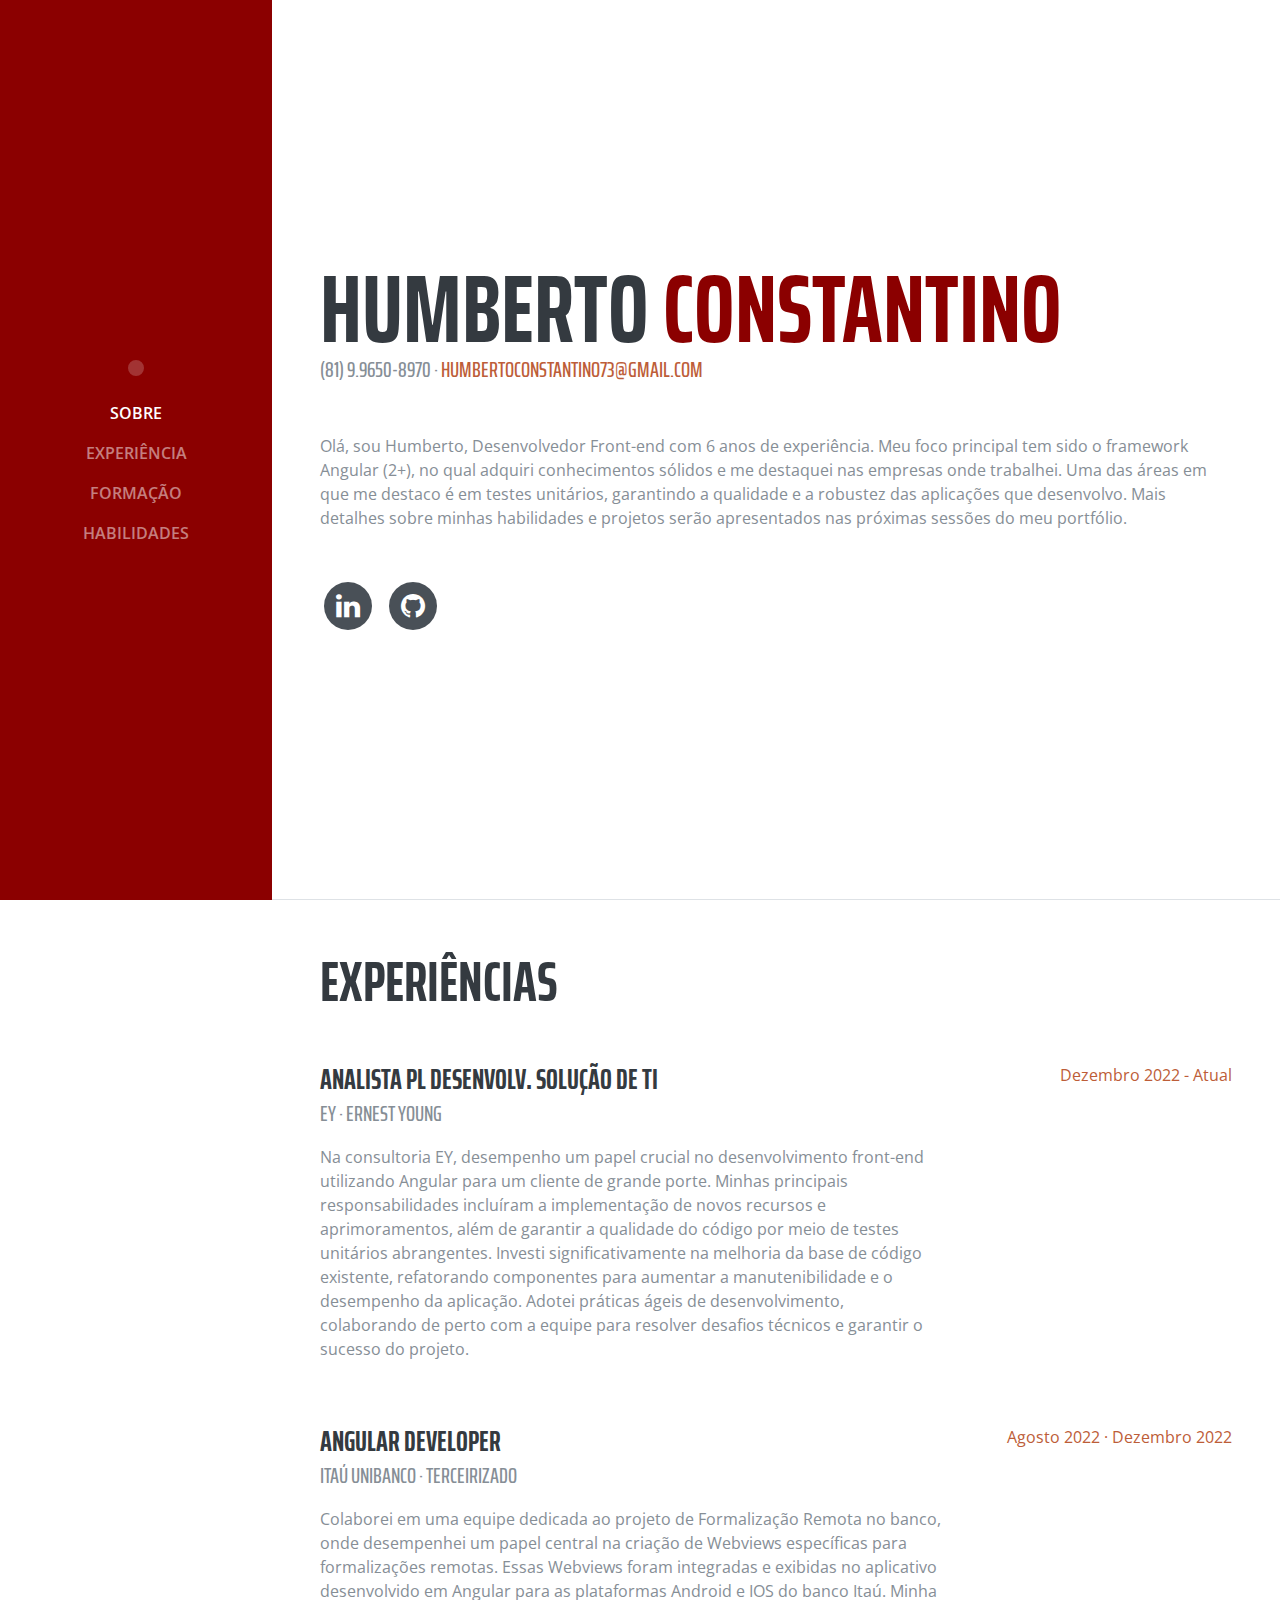
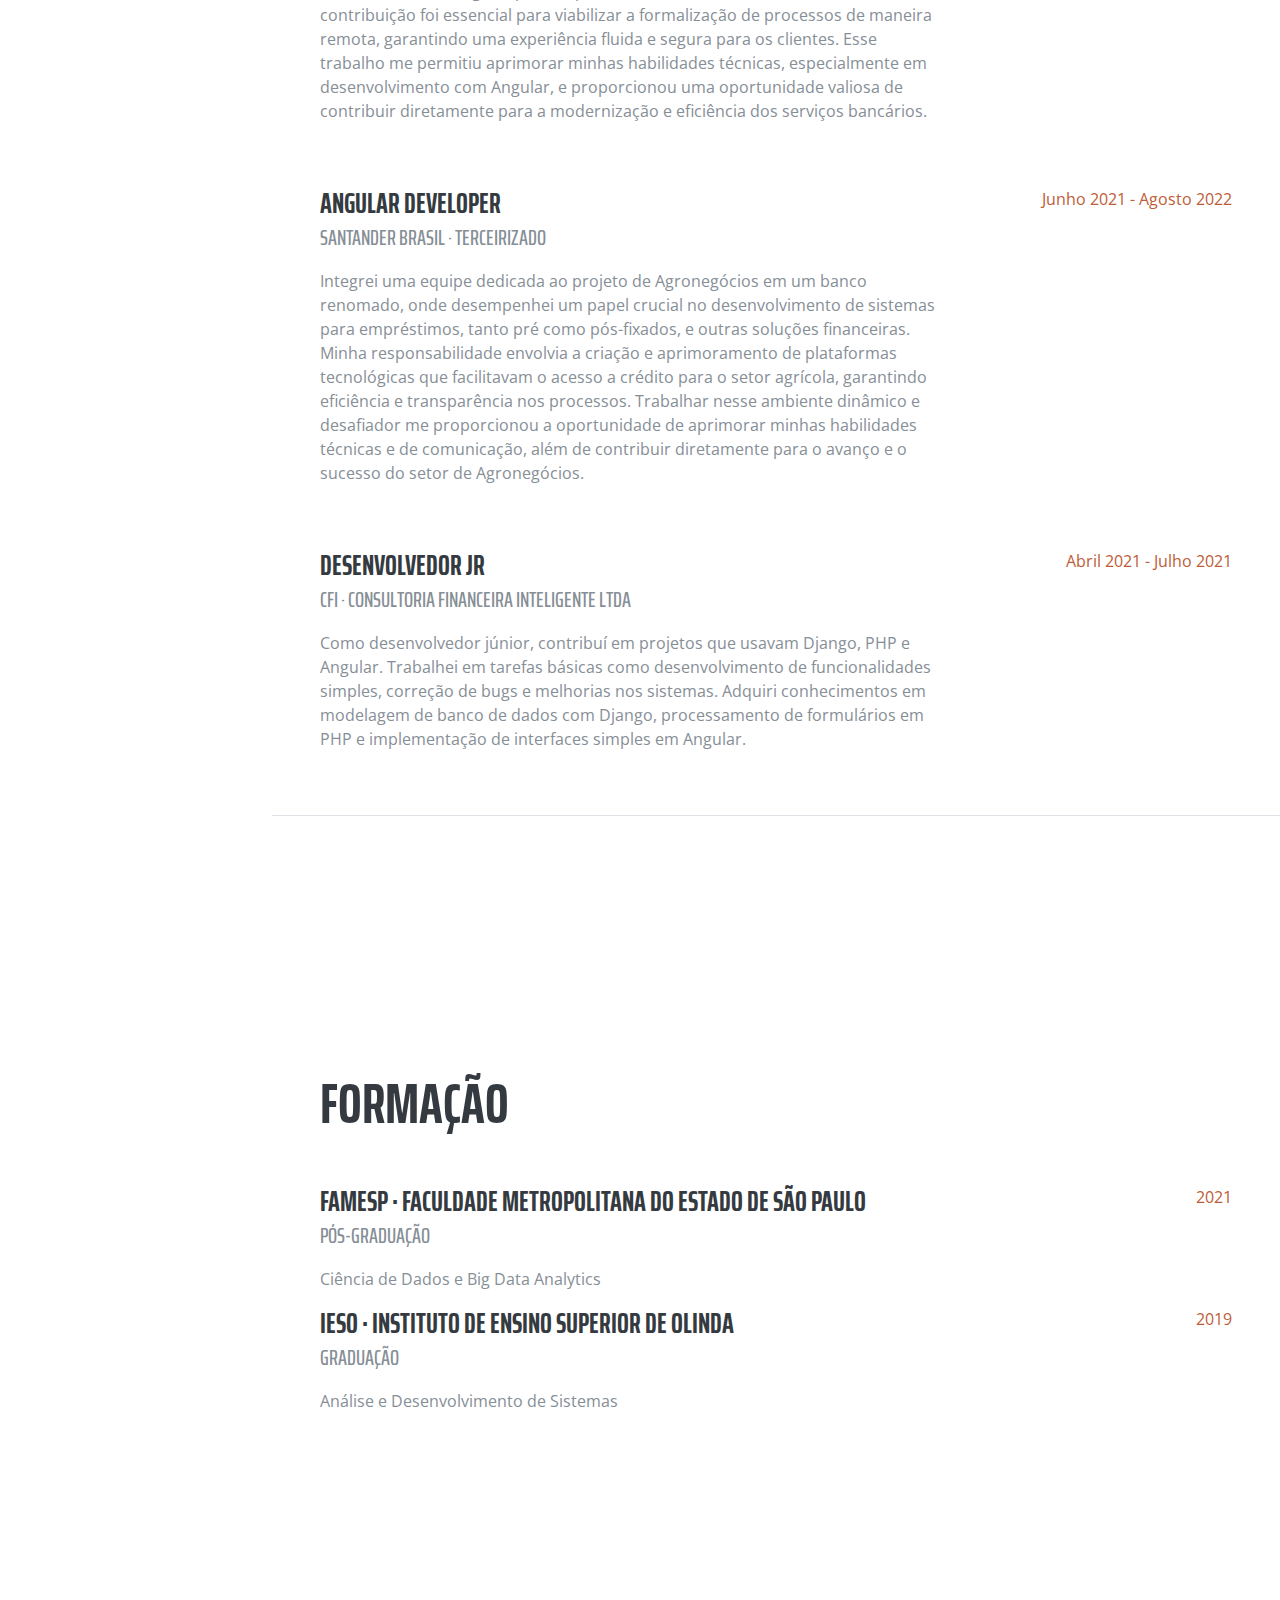
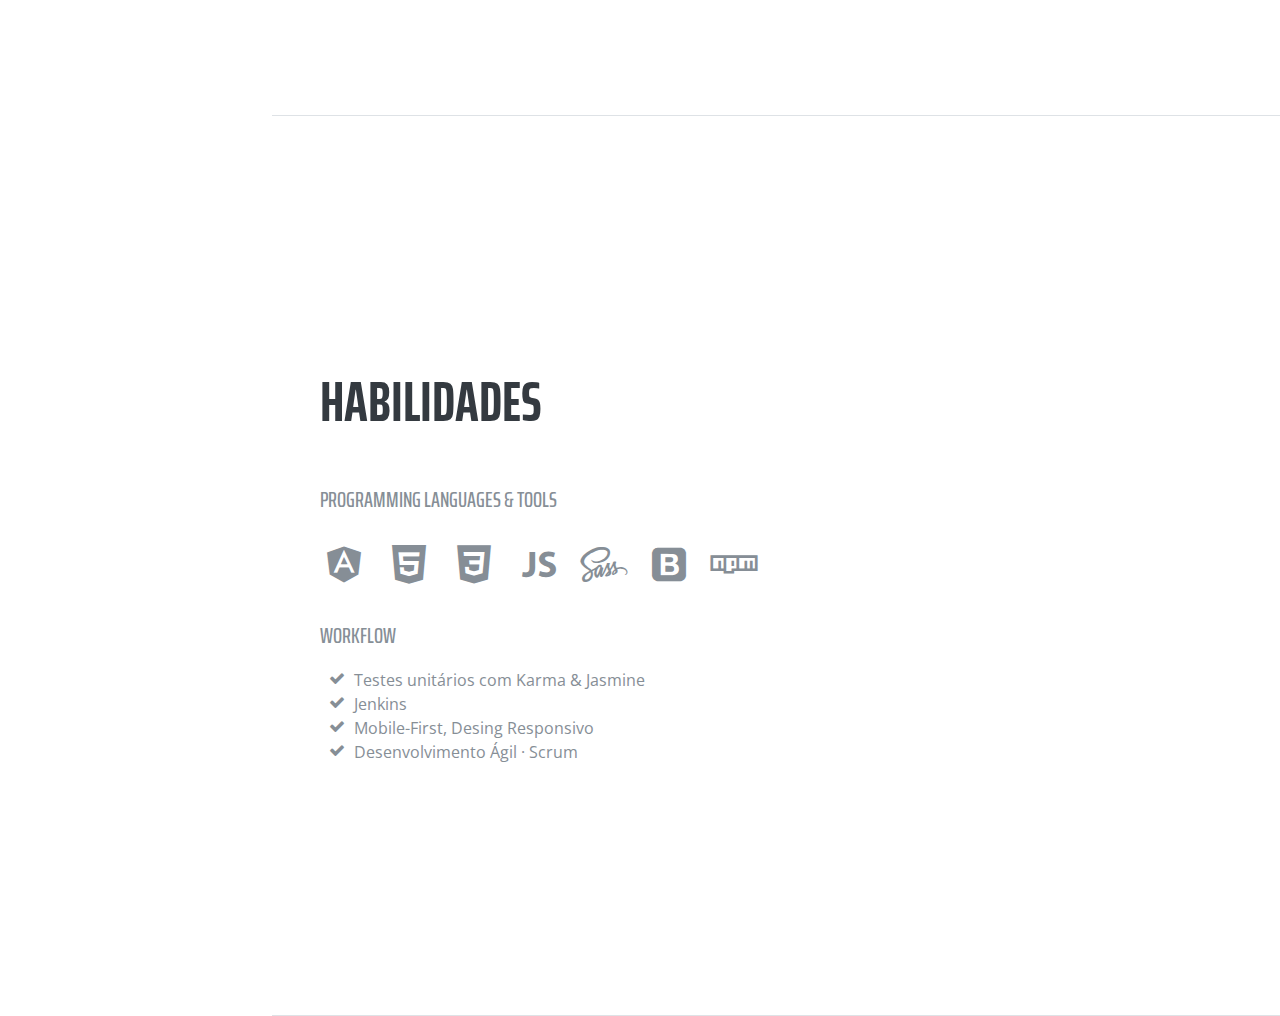
==== commit fbbca8a3: "anos formação" ====
--- a/index.html
+++ b/index.html
@@ -25,11 +25,11 @@
 
   </head>
 
-  <body id="page-top">
+  <body  id="page-top">
 
     <nav class="navbar navbar-expand-lg navbar-dark  fixed-top" style="background-color: #8b0000;" id="sideNav">
       <a class="navbar-brand js-scroll-trigger" href="#page-top">
-        <span class="d-block d-lg-none">Start Bootstrap</span>
+        <span class="d-block d-lg-none"></span>
         <span class="d-none d-lg-block">
           <img class="img-fluid img-profile rounded-circle mx-auto mb-2" src="https://i.imgur.com/6DdQ9ng.png" alt="">
         </span>
@@ -177,7 +177,7 @@
               <p>Ciência de Dados e Big Data Analytics</p>
             </div>
             <div class="resume-date text-md-right">
-              <span class="text-primary">August 2002 - May 2006</span>
+              <span class="text-primary">2021</span>
             </div>
           </div>
 
@@ -188,7 +188,7 @@
               <div>Análise e Desenvolvimento de Sistemas</div>
             </div>
             <div class="resume-date text-md-right">
-              <span class="text-primary">August 2006 - May 2010</span>
+              <span class="text-primary">2019</span>
             </div>
           </div>
 
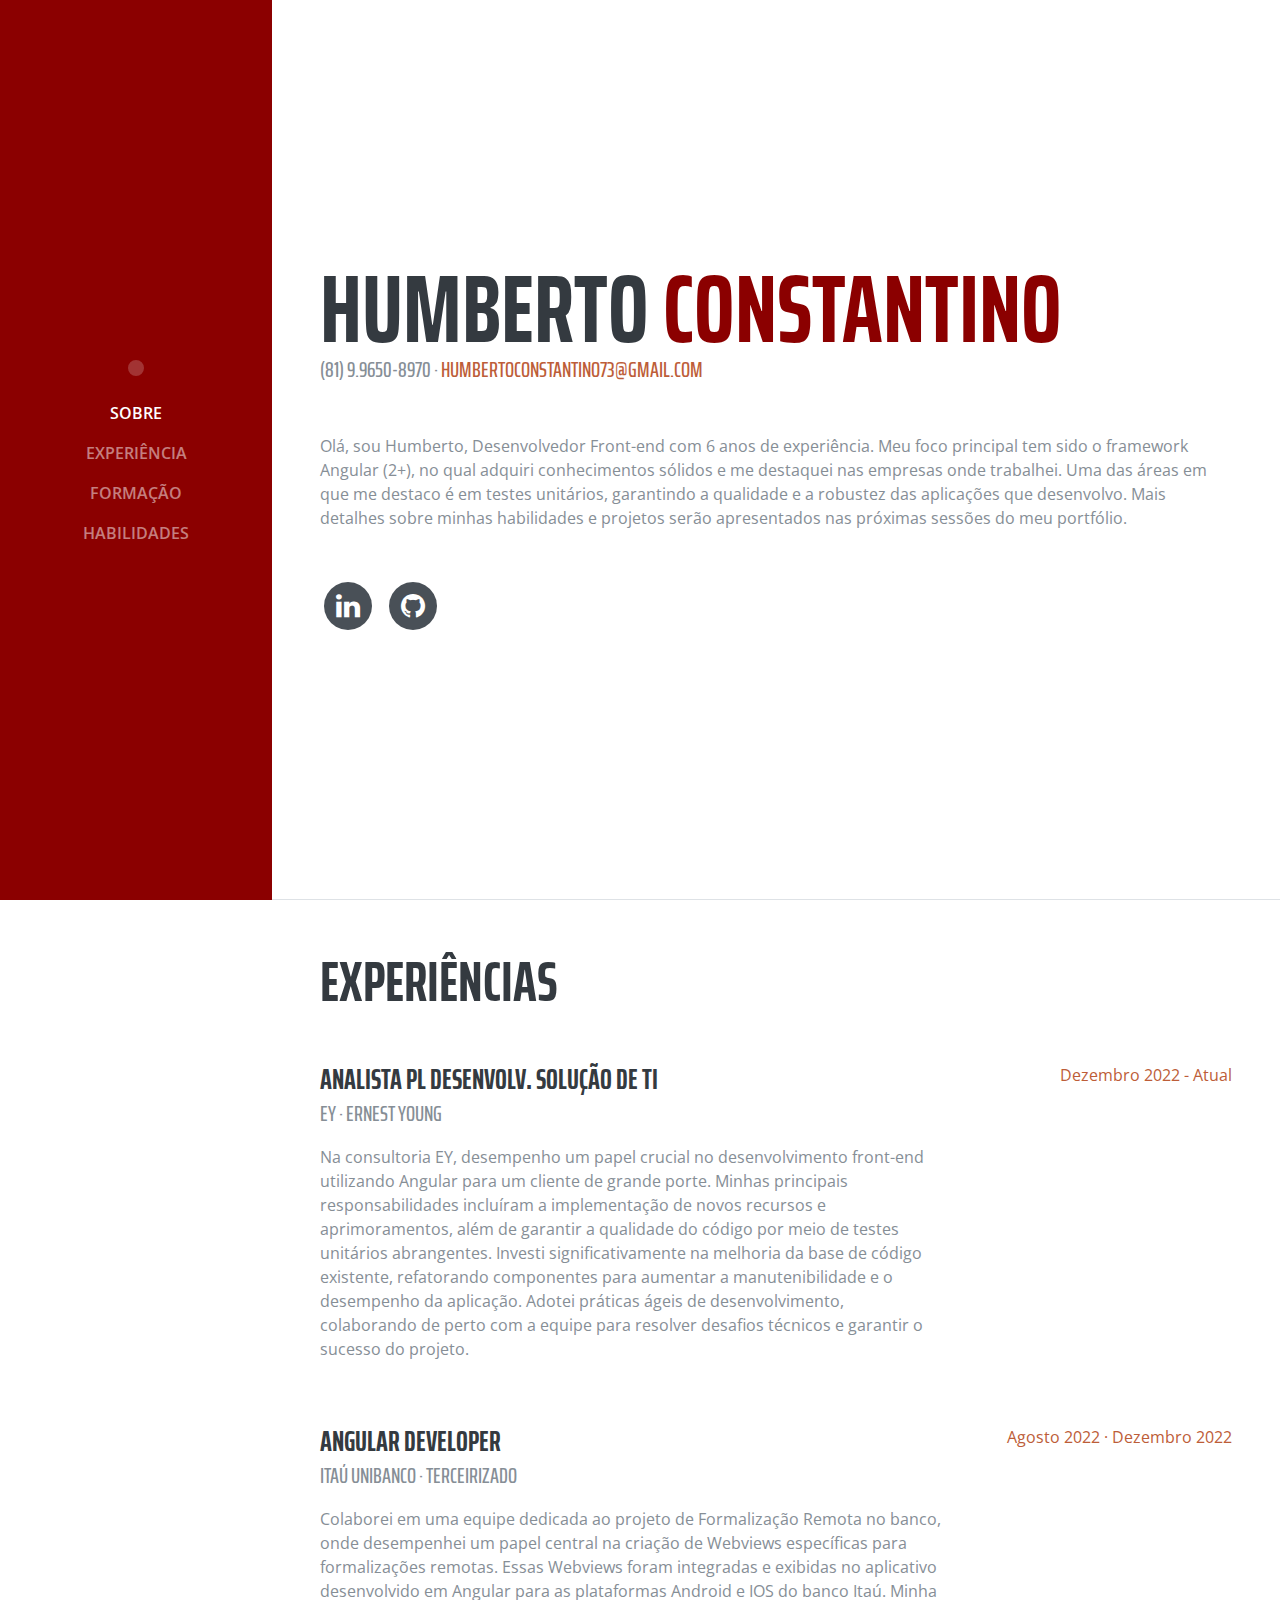
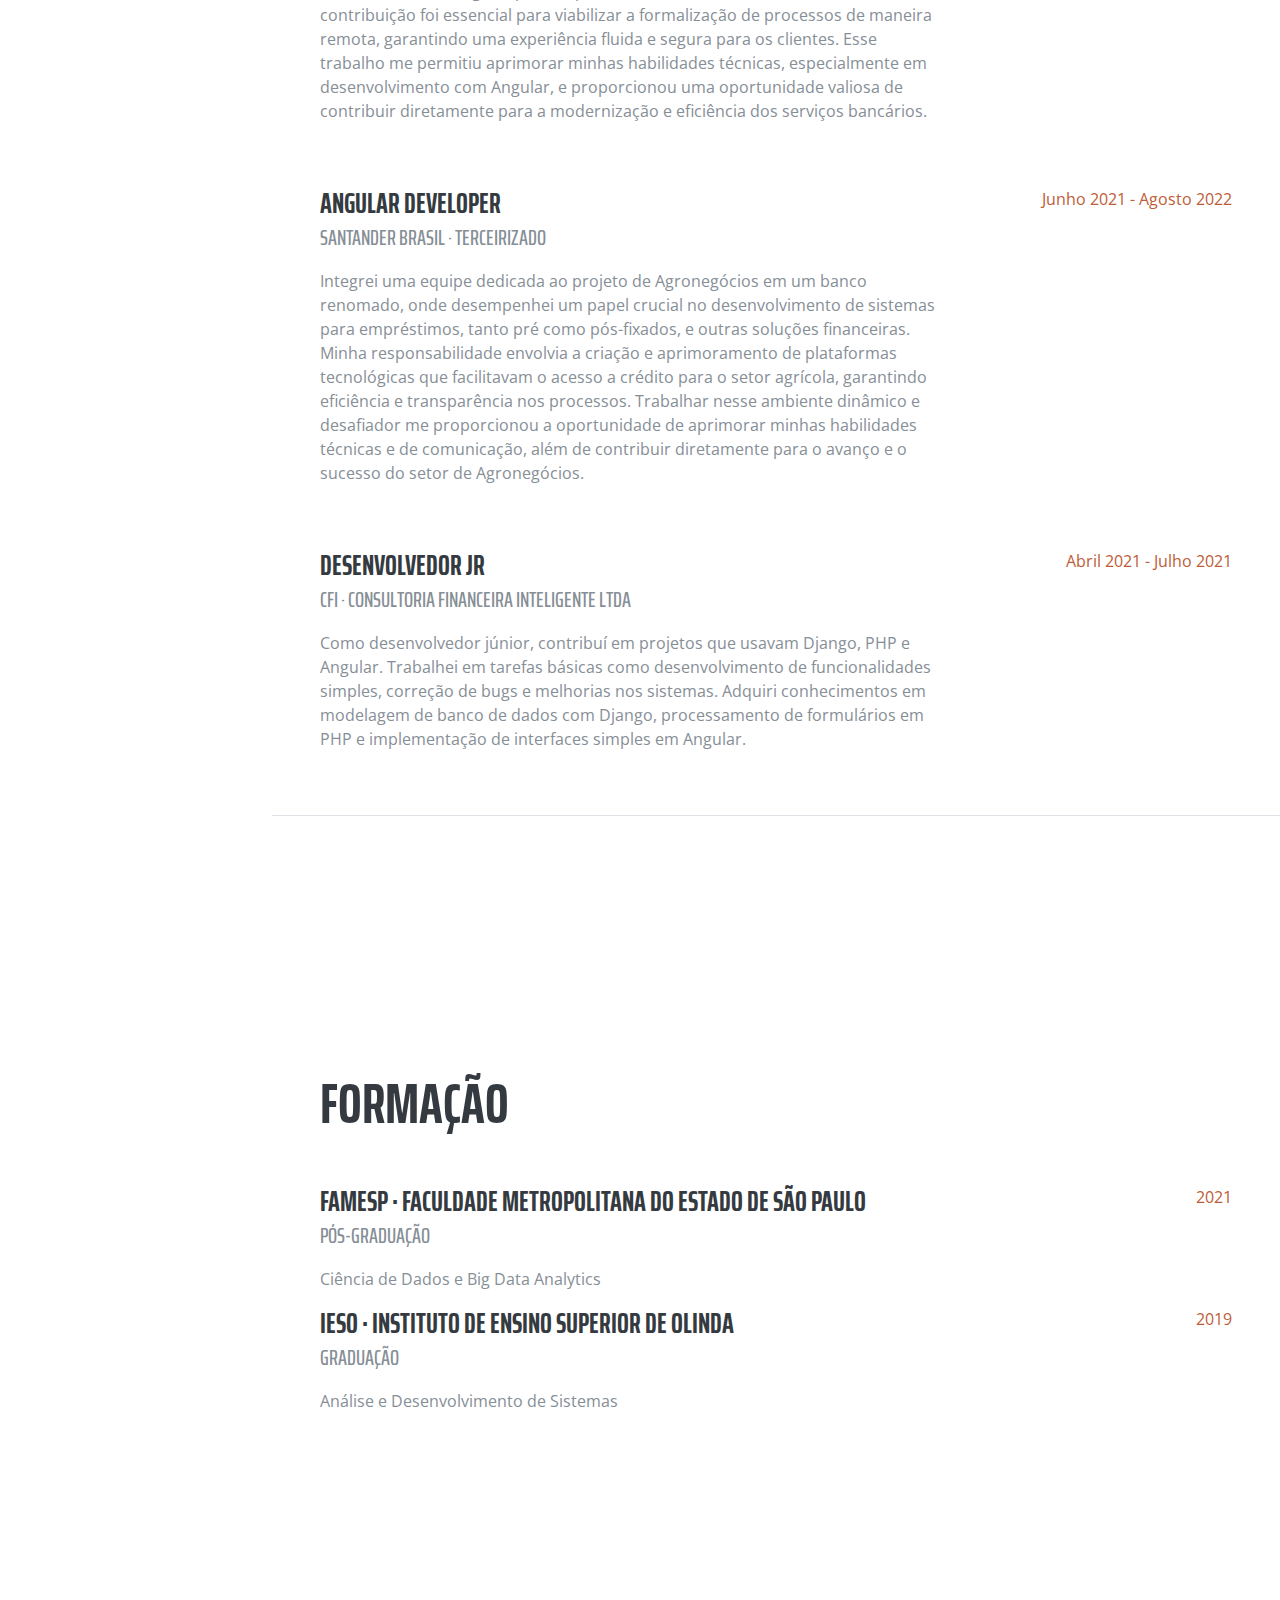
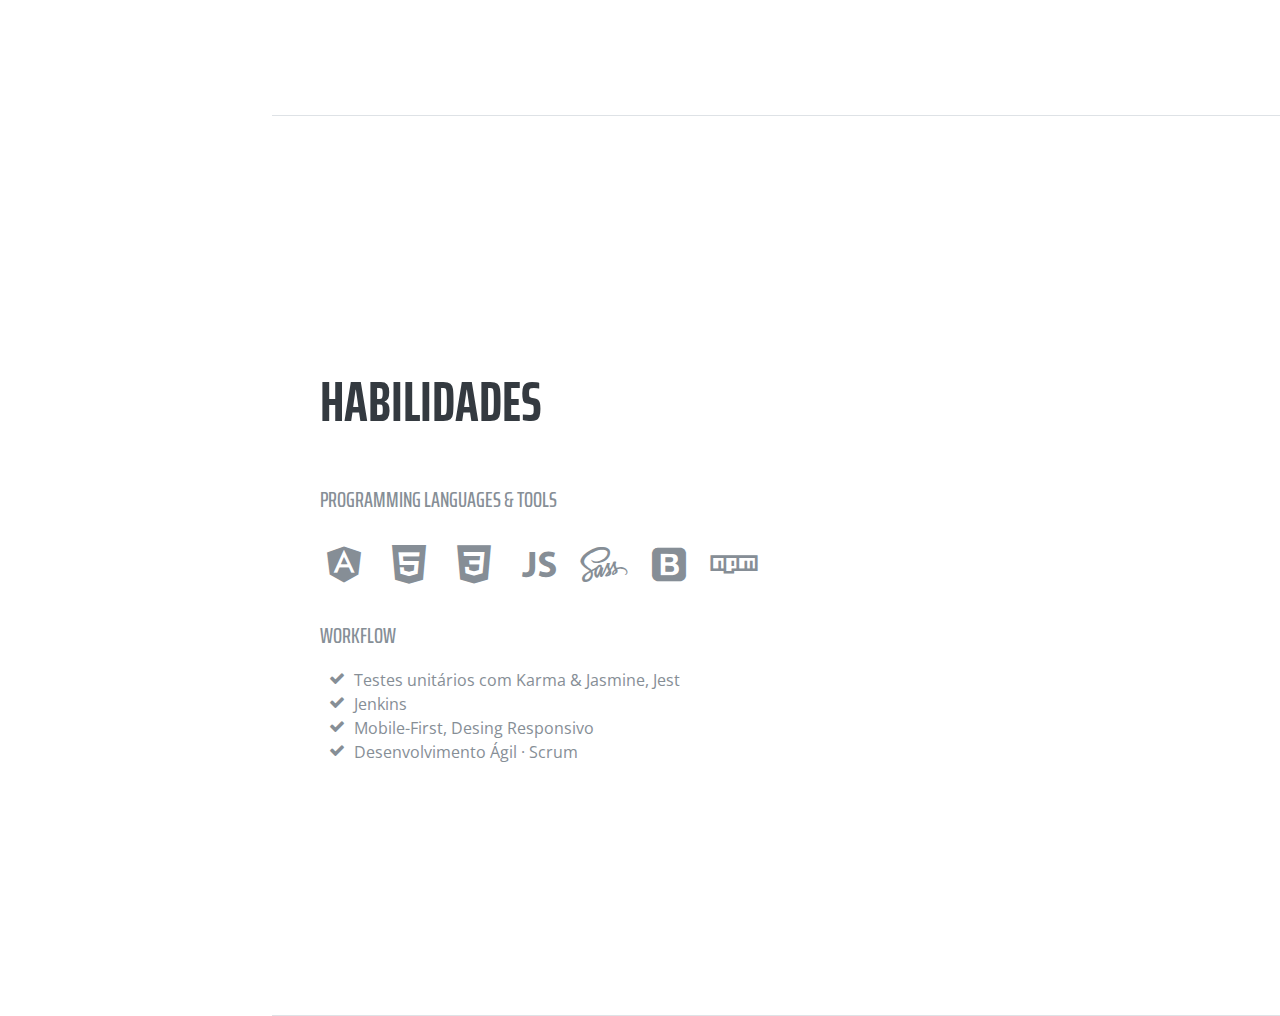
==== commit 5dd628ab: "Update index.html" ====
--- a/index.html
+++ b/index.html
@@ -25,7 +25,7 @@
 
   </head>
 
-  <body  id="page-top">
+  <body style="overflow-x: hidden;"  id="page-top">
 
     <nav class="navbar navbar-expand-lg navbar-dark  fixed-top" style="background-color: #8b0000;" id="sideNav">
       <a class="navbar-brand js-scroll-trigger" href="#page-top">
@@ -238,7 +238,7 @@
             <li>
               <li>
                 <i class="fa-li fa fa-check"></i>
-               Testes unitários com Karma &amp; Jasmine
+               Testes unitários com Karma &amp; Jasmine, Jest
               </li><li>
                <i class="fa-li fa fa-check"></i>
                Jenkins</li>
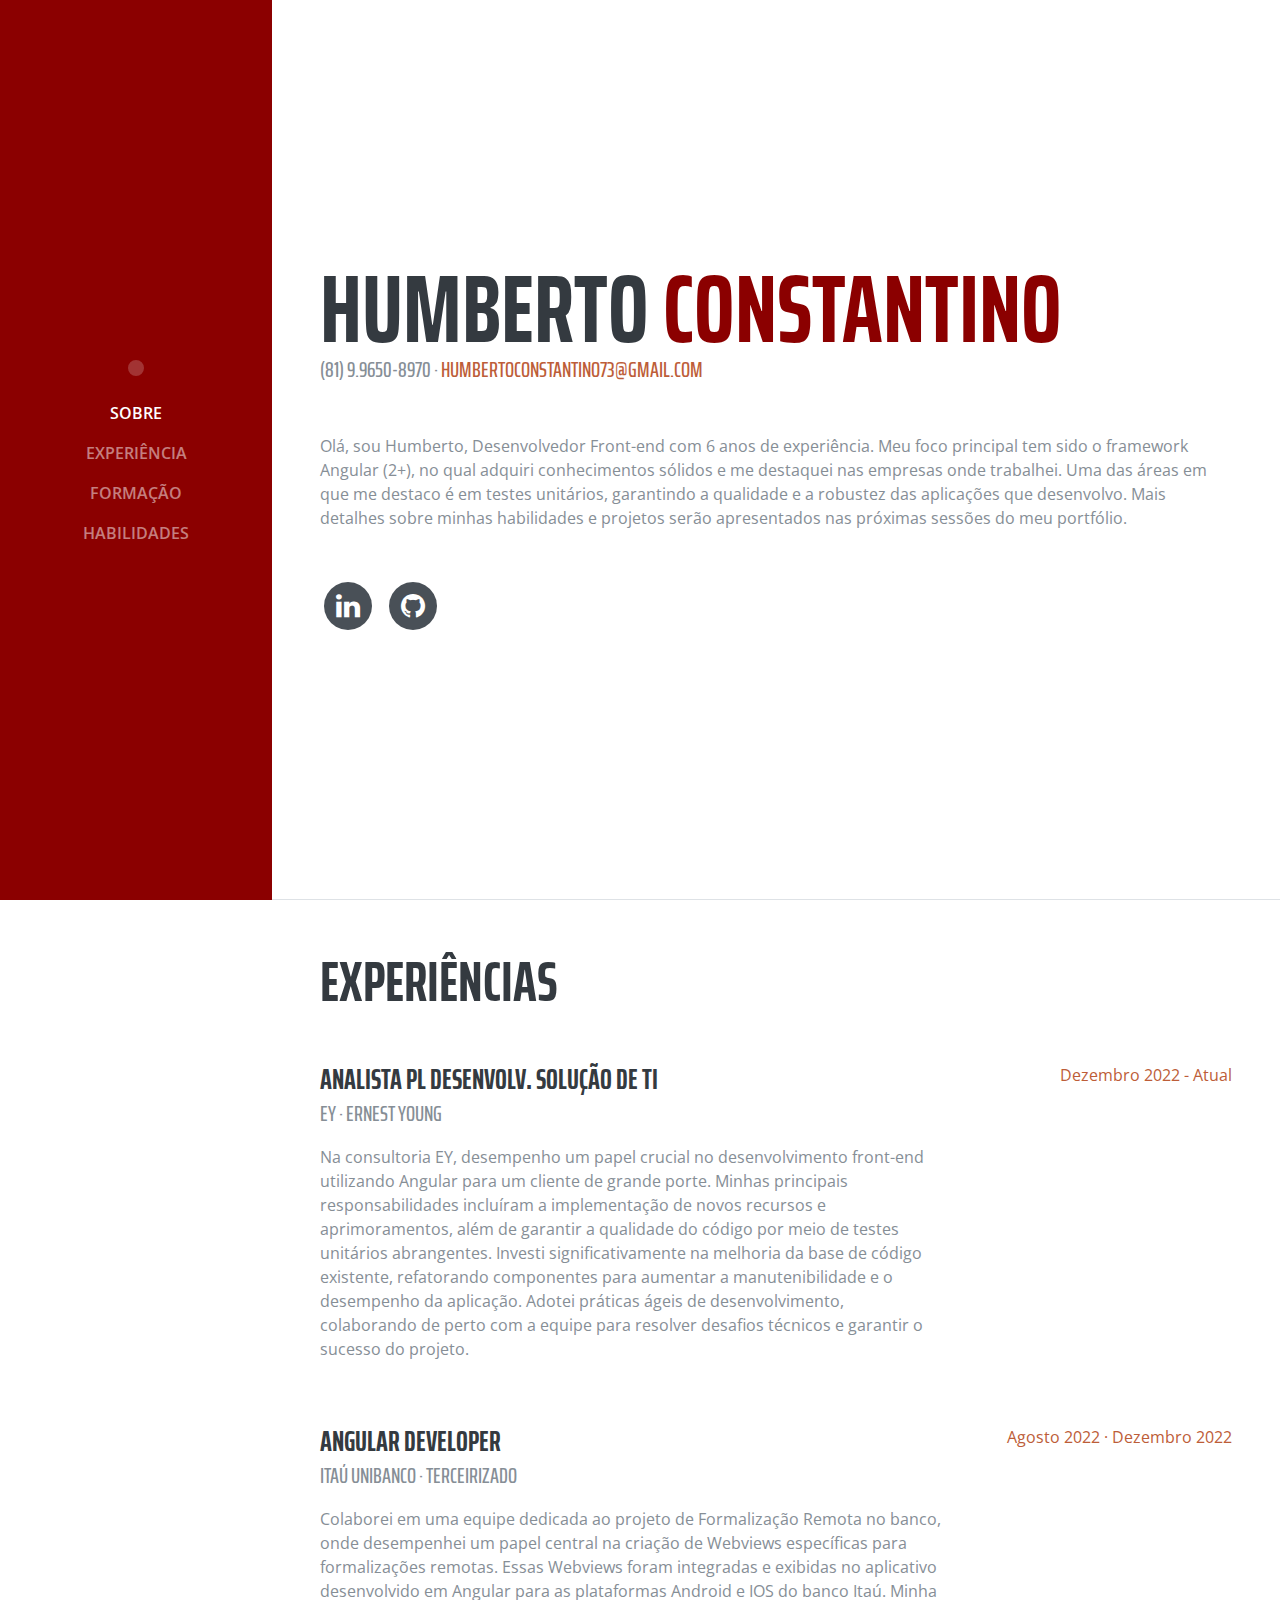
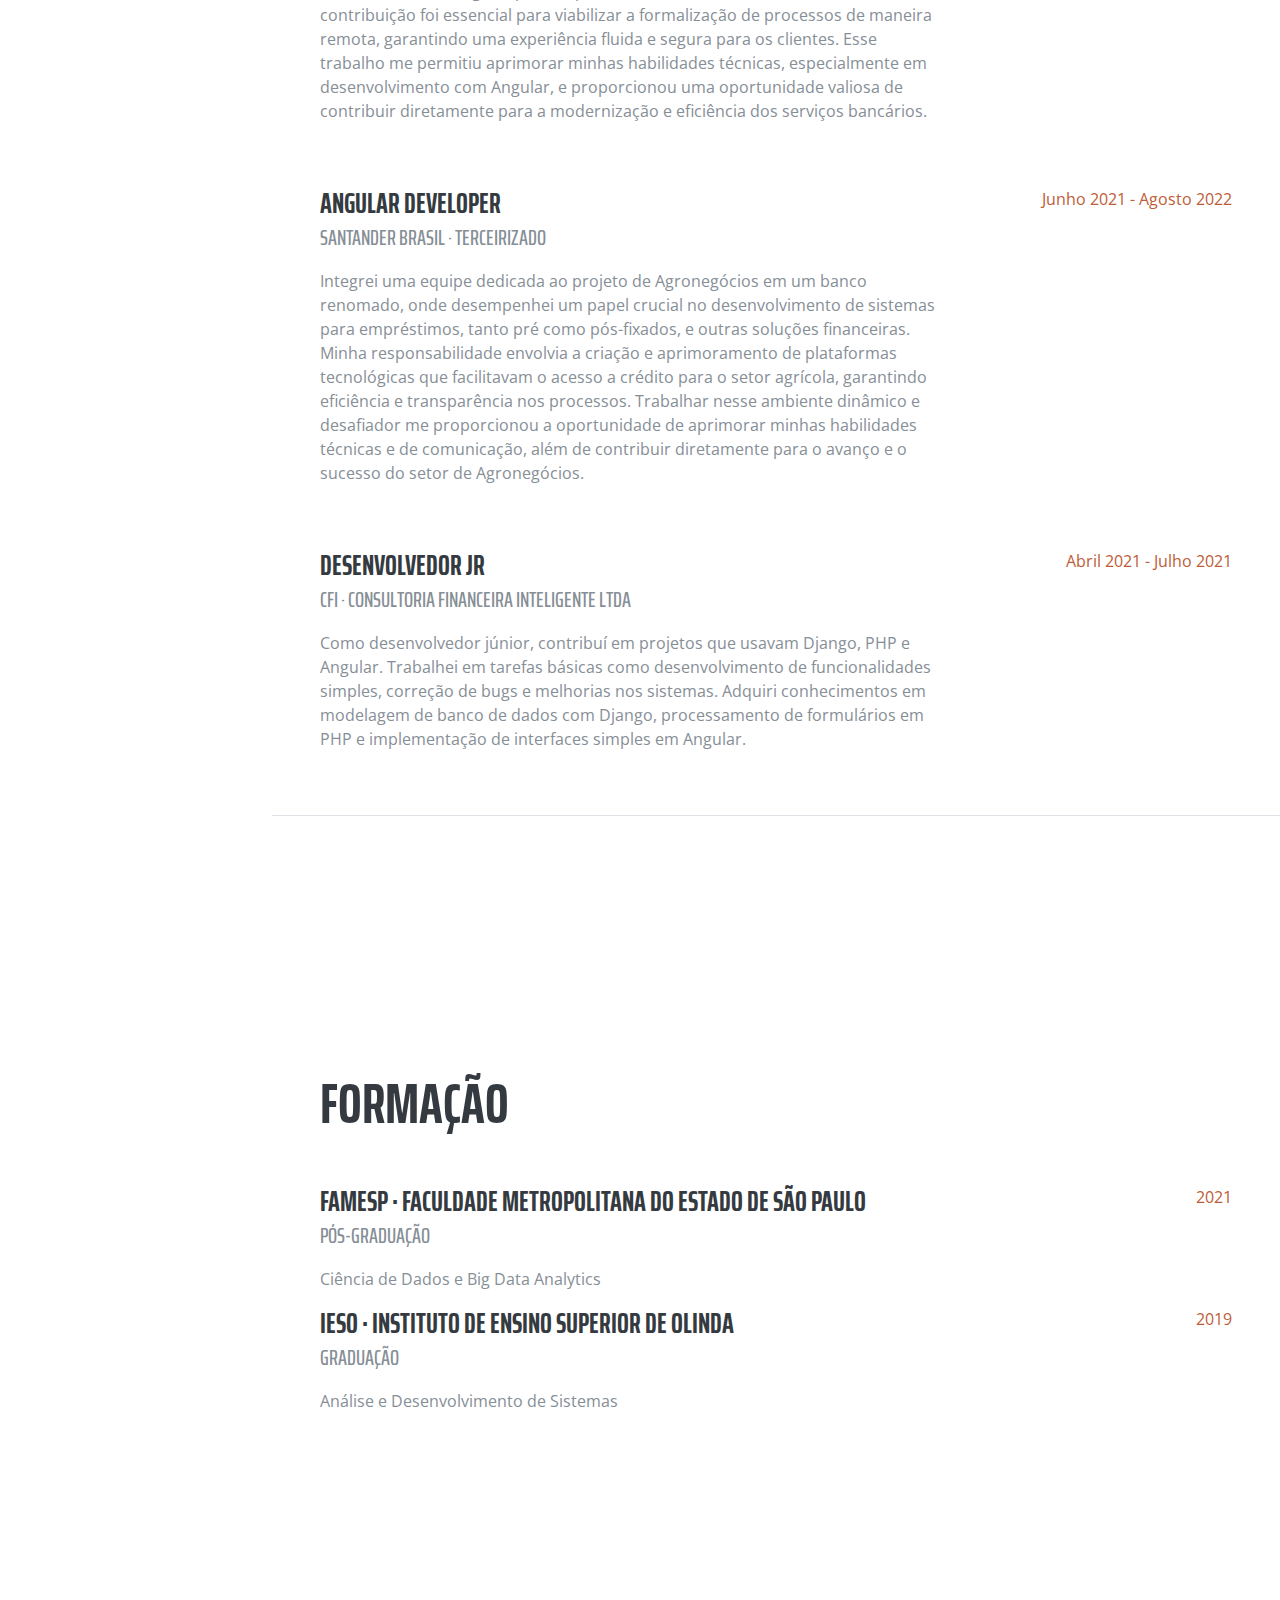
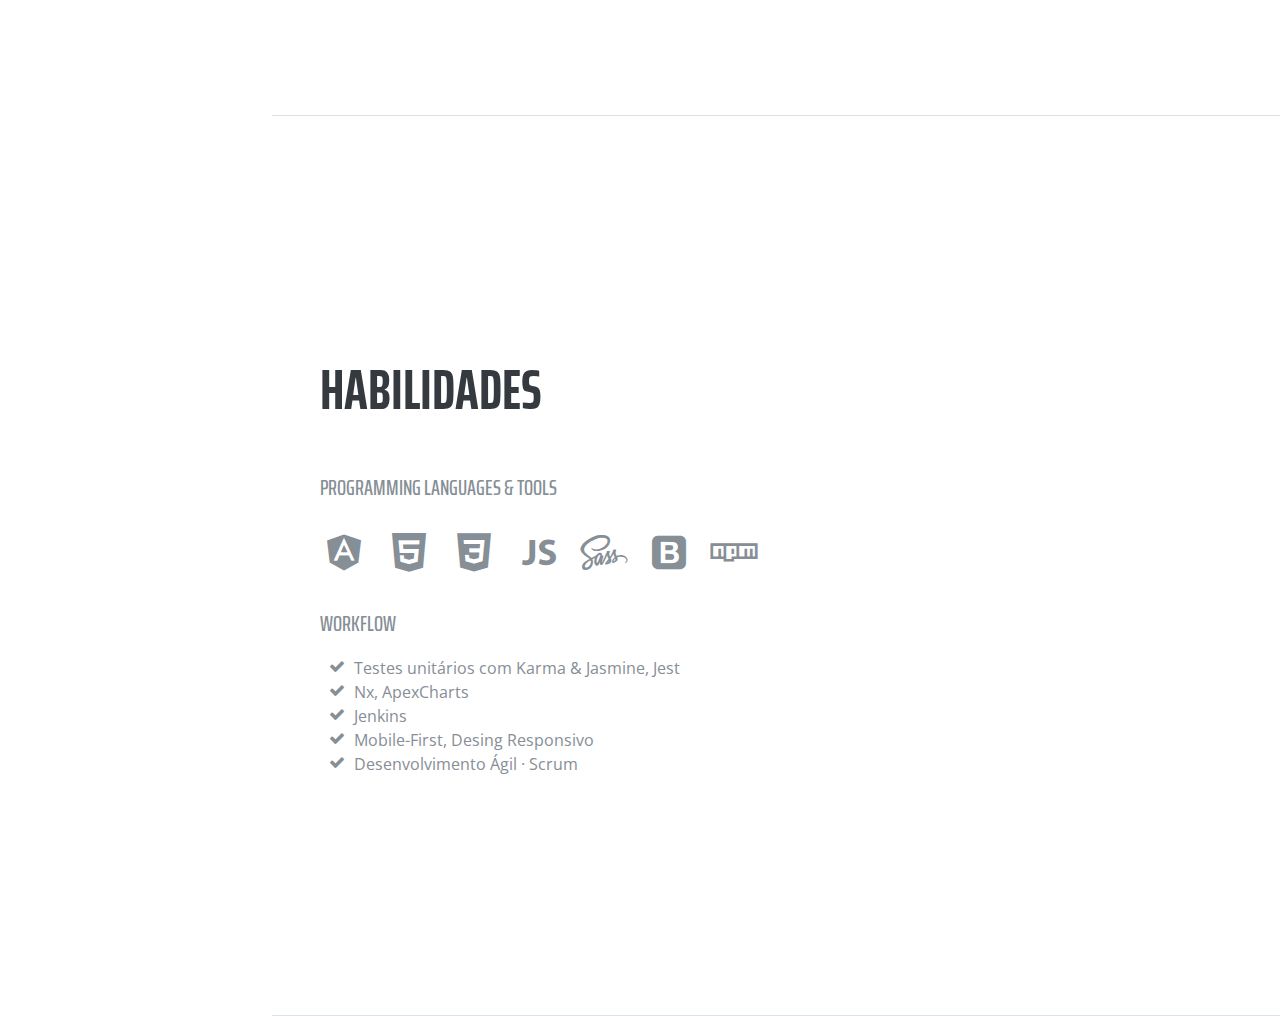
==== commit b516b579: "Update index.html" ====
--- a/index.html
+++ b/index.html
@@ -239,7 +239,12 @@
               <li>
                 <i class="fa-li fa fa-check"></i>
                Testes unitários com Karma &amp; Jasmine, Jest
-              </li><li>
+              </li>
+             <li>
+                <i class="fa-li fa fa-check"></i>
+              Nx, ApexCharts
+              </li>
+            <li>
                <i class="fa-li fa fa-check"></i>
                Jenkins</li>
                <li>
